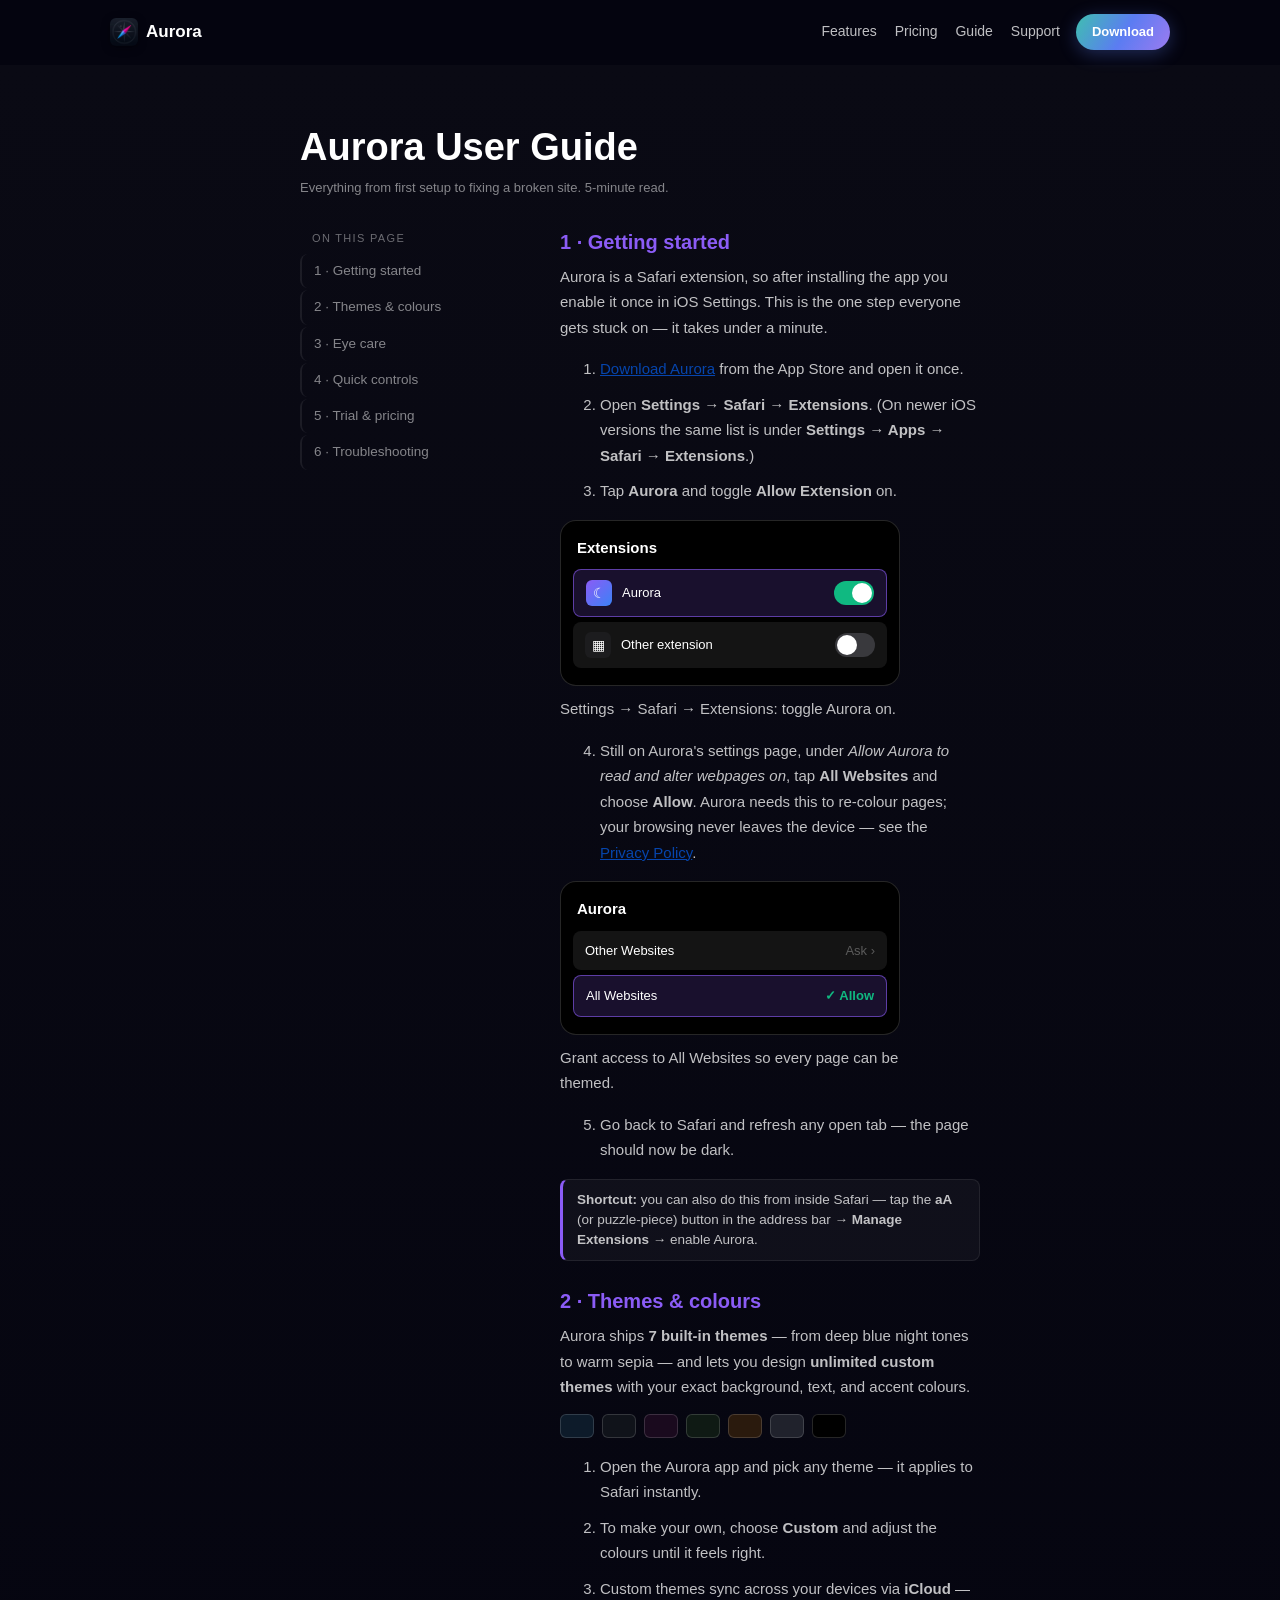
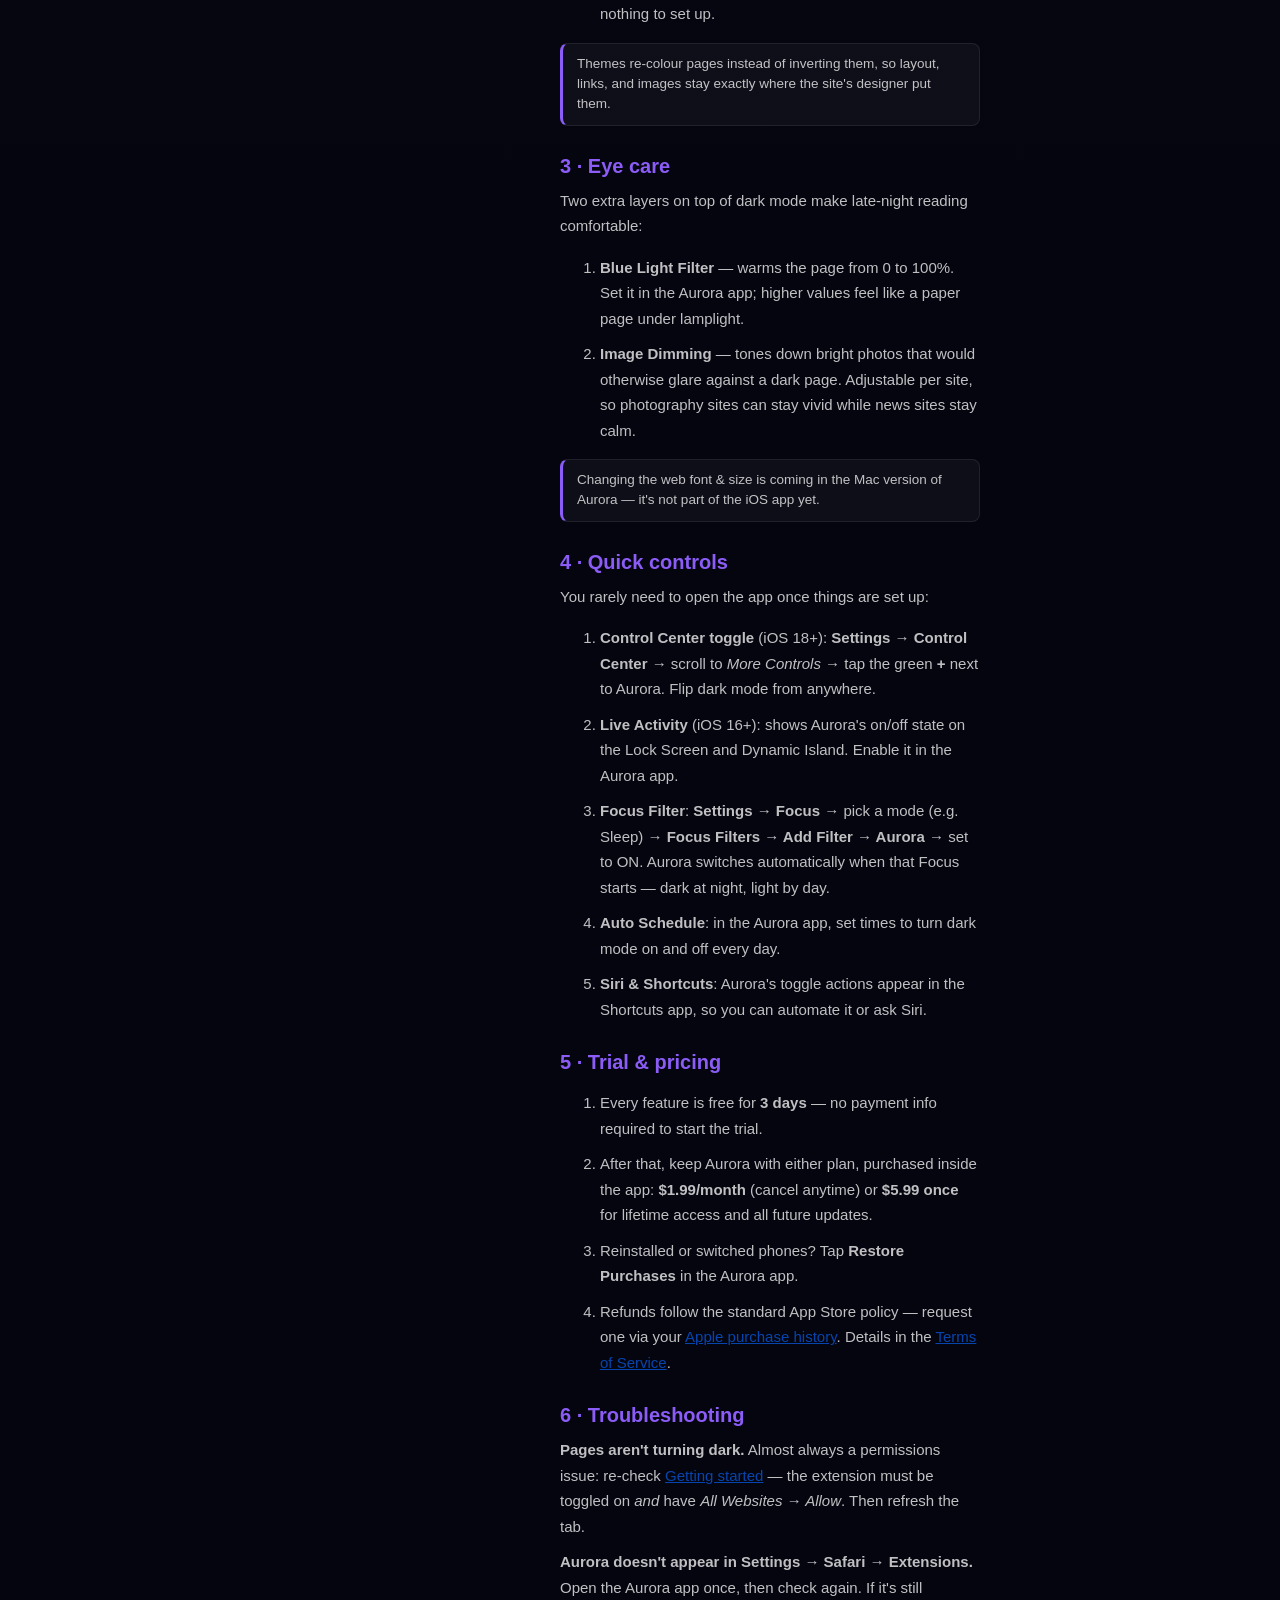
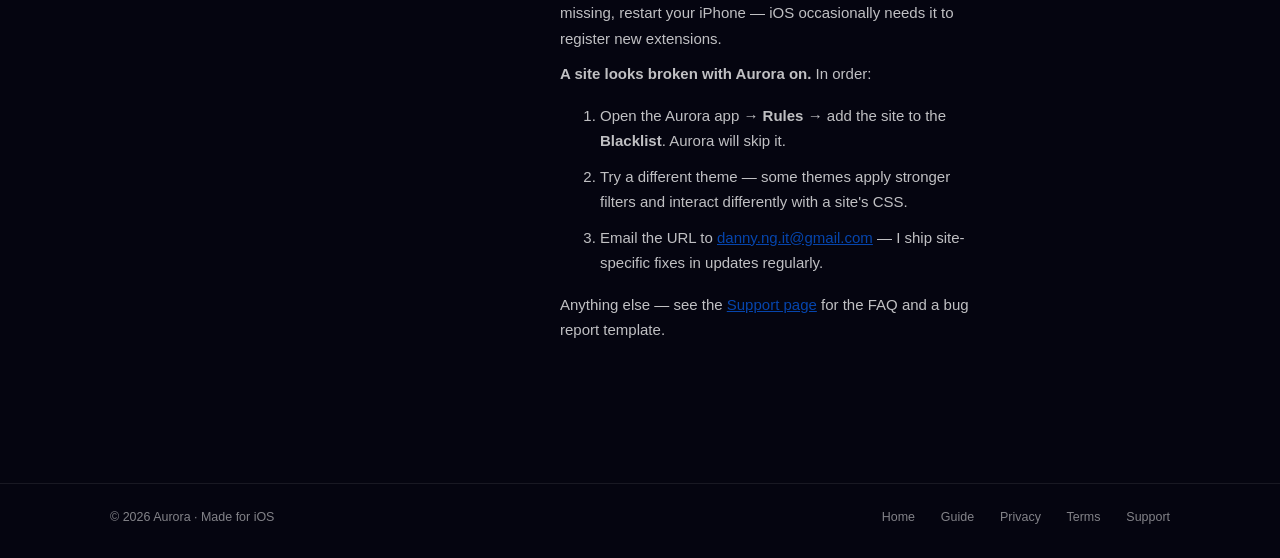
==== guide.html @ 073db65e "feat: add user guide page Co-Authored-By: Claude Fable 5 <noreply@anthropic.com>" ====
<!DOCTYPE html>
<html lang="en">
<head>
  <meta charset="UTF-8">
  <meta name="viewport" content="width=device-width, initial-scale=1.0">
  <title>User Guide — Aurora</title>
  <meta name="description" content="How to set up and use Aurora — Safari Dark Themes: enable the extension, pick themes, eye-care filters, quick controls, and troubleshooting.">
  <meta name="robots" content="index, follow">
  <meta property="og:title" content="User Guide — Aurora">
  <meta property="og:type" content="website">
  <meta property="og:url" content="https://datnntqn.github.io/aurora-legal/guide.html">
  <link rel="icon" type="image/png" href="assets/aurora-icon-128.png">
  <link rel="apple-touch-icon" href="assets/aurora-icon-180.png">
  <link rel="stylesheet" href="style.css">
  <style>
  /* Guide-only styles. Shared look comes from style.css; keep this block scoped
     to .guide-* and .mock-* classes so it can't leak into other pages. */
  .guide-grid { display: grid; grid-template-columns: 220px 1fr; gap: 40px; align-items: start; }
  .guide-toc { position: sticky; top: 84px; }
  .guide-toc nav { display: flex; flex-direction: column; gap: 2px; }
  .guide-toc a {
    padding: 7px 12px; border-radius: 8px; font-size: 13.5px;
    color: var(--text-tertiary); border-left: 2px solid var(--border-card);
  }
  .guide-toc a:hover { color: var(--text-primary); background: var(--bg-card); }
  .guide-toc .toc-label {
    font-size: 11px; letter-spacing: 0.12em; text-transform: uppercase;
    color: var(--text-muted); margin: 0 0 8px 12px;
  }
  .guide-toc-mobile { display: none; }
  @media (max-width: 760px) {
    .guide-grid { display: block; }
    .guide-toc { display: none; }
    .guide-toc-mobile {
      display: block; margin-bottom: 28px; background: var(--bg-elevated);
      border: 1px solid var(--border-card); border-radius: var(--radius-md); padding: 12px 16px;
    }
    .guide-toc-mobile summary { cursor: pointer; font-weight: 700; font-size: 14px; }
    .guide-toc-mobile a { display: block; padding: 8px 4px; font-size: 14px; color: var(--text-secondary); }
  }
  .guide-section { scroll-margin-top: 84px; }
  .step-note {
    background: var(--bg-card); border: 1px solid var(--border-card);
    border-left: 3px solid var(--brand-purple); border-radius: var(--radius-sm);
    padding: 10px 14px; font-size: 13.5px; color: var(--text-secondary); margin: 14px 0;
  }
  /* CSS-built iOS Settings illustration */
  .mock-settings {
    max-width: 340px; background: #000; border: 1px solid var(--border-strong);
    border-radius: var(--radius-lg); padding: 16px 12px 12px; margin: 16px 0;
    font-size: 13px; color: #fff;
  }
  .mock-settings .mock-title { font-size: 15px; font-weight: 700; margin-bottom: 10px; padding-left: 4px; }
  .mock-row {
    display: flex; align-items: center; gap: 10px;
    background: rgba(255,255,255,0.08); padding: 10px 12px;
    border-radius: 8px; margin-bottom: 5px;
  }
  .mock-row.hilite { border: 1px solid rgba(139,92,246,0.6); background: rgba(139,92,246,0.18); }
  .mock-icon {
    width: 26px; height: 26px; border-radius: 6px; flex-shrink: 0;
    display: flex; align-items: center; justify-content: center; font-size: 14px;
  }
  .mock-icon.aurora { background: linear-gradient(135deg, var(--brand-purple), var(--brand-blue)); }
  .mock-icon.sys { background: #1c1c1e; }
  .mock-row .mock-label { flex: 1; }
  .mock-row .mock-chevron { color: rgba(255,255,255,0.3); }
  .mock-check { color: var(--success); font-weight: 700; }
  .mock-toggle { width: 40px; height: 24px; border-radius: 12px; background: #39393d; position: relative; flex-shrink: 0; }
  .mock-toggle::after {
    content: ""; position: absolute; top: 2px; left: 2px; width: 20px; height: 20px;
    border-radius: 50%; background: #fff;
  }
  .mock-toggle.on { background: var(--success); }
  .mock-toggle.on::after { left: auto; right: 2px; }
  .mock-caption { font-size: 12px; color: var(--text-tertiary); max-width: 340px; margin: -6px 0 16px; }
  /* Theme swatch strip */
  .theme-swatches { display: flex; gap: 8px; margin: 14px 0; }
  .theme-swatches div { width: 34px; height: 24px; border-radius: 6px; border: 1px solid var(--border-strong); }
  </style>
</head>
<body>

<nav class="site-nav">
  <div class="container nav-inner">
    <a href="index.html" class="brand">
      <img src="assets/aurora-icon-128.png" alt="" class="brand-mark">
      <span>Aurora</span>
    </a>
    <div class="nav-links">
      <a href="index.html#features">Features</a>
      <a href="index.html#pricing">Pricing</a>
      <a href="guide.html">Guide</a>
      <a href="support.html">Support</a>
    </div>
    <a href="https://apps.apple.com/us/app/aurora-safari-dark-themes/id6751903540" class="nav-download">Download</a>
  </div>
</nav>

<main class="legal-page">
  <div class="container legal-container">
    <h1>Aurora User Guide</h1>
    <p class="legal-updated">Everything from first setup to fixing a broken site. 5-minute read.</p>

    <details class="guide-toc-mobile">
      <summary>On this page</summary>
      <a href="#setup">1 · Getting started</a>
      <a href="#themes">2 · Themes &amp; colours</a>
      <a href="#reading">3 · Eye care</a>
      <a href="#controls">4 · Quick controls</a>
      <a href="#subscription">5 · Trial &amp; pricing</a>
      <a href="#troubleshooting">6 · Troubleshooting</a>
    </details>

    <div class="guide-grid">
      <aside class="guide-toc">
        <p class="toc-label">On this page</p>
        <nav>
          <a href="#setup">1 · Getting started</a>
          <a href="#themes">2 · Themes &amp; colours</a>
          <a href="#reading">3 · Eye care</a>
          <a href="#controls">4 · Quick controls</a>
          <a href="#subscription">5 · Trial &amp; pricing</a>
          <a href="#troubleshooting">6 · Troubleshooting</a>
        </nav>
      </aside>

      <div class="guide-content">

        <section id="setup" class="guide-section">
          <h2>1 · Getting started</h2>
          <p>Aurora is a Safari extension, so after installing the app you enable it once in iOS Settings. This is the one step everyone gets stuck on — it takes under a minute.</p>
          <ol>
            <li><a href="https://apps.apple.com/us/app/aurora-safari-dark-themes/id6751903540" class="wiki-link">Download Aurora</a> from the App Store and open it once.</li>
            <li>Open <strong>Settings → Safari → Extensions</strong>. (On newer iOS versions the same list is under <strong>Settings → Apps → Safari → Extensions</strong>.)</li>
            <li>Tap <strong>Aurora</strong> and toggle <strong>Allow Extension</strong> on.</li>
          </ol>
          <div class="mock-settings" aria-hidden="true">
            <div class="mock-title">Extensions</div>
            <div class="mock-row hilite"><div class="mock-icon aurora">☾</div><div class="mock-label">Aurora</div><div class="mock-toggle on"></div></div>
            <div class="mock-row"><div class="mock-icon sys">▦</div><div class="mock-label">Other extension</div><div class="mock-toggle"></div></div>
          </div>
          <p class="mock-caption">Settings → Safari → Extensions: toggle Aurora on.</p>
          <ol start="4">
            <li>Still on Aurora's settings page, under <em>Allow Aurora to read and alter webpages on</em>, tap <strong>All Websites</strong> and choose <strong>Allow</strong>. Aurora needs this to re-colour pages; your browsing never leaves the device — see the <a href="privacy.html" class="wiki-link">Privacy Policy</a>.</li>
          </ol>
          <div class="mock-settings" aria-hidden="true">
            <div class="mock-title">Aurora</div>
            <div class="mock-row"><div class="mock-label">Other Websites</div><span class="mock-chevron">Ask ›</span></div>
            <div class="mock-row hilite"><div class="mock-label">All Websites</div><span class="mock-check">✓ Allow</span></div>
          </div>
          <p class="mock-caption">Grant access to All Websites so every page can be themed.</p>
          <ol start="5">
            <li>Go back to Safari and refresh any open tab — the page should now be dark.</li>
          </ol>
          <div class="step-note"><strong>Shortcut:</strong> you can also do this from inside Safari — tap the <strong>aA</strong> (or puzzle-piece) button in the address bar → <strong>Manage Extensions</strong> → enable Aurora.</div>
        </section>

        <section id="themes" class="guide-section">
          <h2>2 · Themes &amp; colours</h2>
          <p>Aurora ships <strong>7 built-in themes</strong> — from deep blue night tones to warm sepia — and lets you design <strong>unlimited custom themes</strong> with your exact background, text, and accent colours.</p>
          <div class="theme-swatches" aria-hidden="true">
            <div style="background:#0d1b2a"></div><div style="background:#10131a"></div><div style="background:#1a0a1e"></div>
            <div style="background:#0f1a14"></div><div style="background:#2a1a0d"></div><div style="background:#20222c"></div><div style="background:#000"></div>
          </div>
          <ol>
            <li>Open the Aurora app and pick any theme — it applies to Safari instantly.</li>
            <li>To make your own, choose <strong>Custom</strong> and adjust the colours until it feels right.</li>
            <li>Custom themes sync across your devices via <strong>iCloud</strong> — nothing to set up.</li>
          </ol>
          <div class="step-note">Themes re-colour pages instead of inverting them, so layout, links, and images stay exactly where the site's designer put them.</div>
        </section>

        <section id="reading" class="guide-section">
          <h2>3 · Eye care</h2>
          <p>Two extra layers on top of dark mode make late-night reading comfortable:</p>
          <ol>
            <li><strong>Blue Light Filter</strong> — warms the page from 0 to 100%. Set it in the Aurora app; higher values feel like a paper page under lamplight.</li>
            <li><strong>Image Dimming</strong> — tones down bright photos that would otherwise glare against a dark page. Adjustable per site, so photography sites can stay vivid while news sites stay calm.</li>
          </ol>
          <div class="step-note">Changing the web font &amp; size is coming in the Mac version of Aurora — it's not part of the iOS app yet.</div>
        </section>

        <section id="controls" class="guide-section">
          <h2>4 · Quick controls</h2>
          <p>You rarely need to open the app once things are set up:</p>
          <ol>
            <li><strong>Control Center toggle</strong> (iOS 18+): <strong>Settings → Control Center</strong> → scroll to <em>More Controls</em> → tap the green <strong>+</strong> next to Aurora. Flip dark mode from anywhere.</li>
            <li><strong>Live Activity</strong> (iOS 16+): shows Aurora's on/off state on the Lock Screen and Dynamic Island. Enable it in the Aurora app.</li>
            <li><strong>Focus Filter</strong>: <strong>Settings → Focus</strong> → pick a mode (e.g. Sleep) → <strong>Focus Filters → Add Filter → Aurora</strong> → set to ON. Aurora switches automatically when that Focus starts — dark at night, light by day.</li>
            <li><strong>Auto Schedule</strong>: in the Aurora app, set times to turn dark mode on and off every day.</li>
            <li><strong>Siri &amp; Shortcuts</strong>: Aurora's toggle actions appear in the Shortcuts app, so you can automate it or ask Siri.</li>
          </ol>
        </section>

        <section id="subscription" class="guide-section">
          <h2>5 · Trial &amp; pricing</h2>
          <ol>
            <li>Every feature is free for <strong>3 days</strong> — no payment info required to start the trial.</li>
            <li>After that, keep Aurora with either plan, purchased inside the app: <strong>$1.99/month</strong> (cancel anytime) or <strong>$5.99 once</strong> for lifetime access and all future updates.</li>
            <li>Reinstalled or switched phones? Tap <strong>Restore Purchases</strong> in the Aurora app.</li>
            <li>Refunds follow the standard App Store policy — request one via your <a href="https://reportaproblem.apple.com/" class="wiki-link">Apple purchase history</a>. Details in the <a href="terms.html" class="wiki-link">Terms of Service</a>.</li>
          </ol>
        </section>

        <section id="troubleshooting" class="guide-section">
          <h2>6 · Troubleshooting</h2>
          <p><strong>Pages aren't turning dark.</strong> Almost always a permissions issue: re-check <a href="#setup" class="wiki-link">Getting started</a> — the extension must be toggled on <em>and</em> have <em>All Websites → Allow</em>. Then refresh the tab.</p>
          <p><strong>Aurora doesn't appear in Settings → Safari → Extensions.</strong> Open the Aurora app once, then check again. If it's still missing, restart your iPhone — iOS occasionally needs it to register new extensions.</p>
          <p><strong>A site looks broken with Aurora on.</strong> In order:</p>
          <ol>
            <li>Open the Aurora app → <strong>Rules</strong> → add the site to the <strong>Blacklist</strong>. Aurora will skip it.</li>
            <li>Try a different theme — some themes apply stronger filters and interact differently with a site's CSS.</li>
            <li>Email the URL to <a href="mailto:danny.ng.it@gmail.com" class="wiki-link">danny.ng.it@gmail.com</a> — I ship site-specific fixes in updates regularly.</li>
          </ol>
          <p>Anything else — see the <a href="support.html" class="wiki-link">Support page</a> for the FAQ and a bug report template.</p>
        </section>

      </div>
    </div>
  </div>
</main>

<footer class="site-footer-min">
  <div class="container site-footer-inner">
    <div>© 2026 Aurora · Made for iOS</div>
    <div class="site-footer-links">
      <a href="index.html">Home</a>
      <a href="guide.html">Guide</a>
      <a href="privacy.html">Privacy</a>
      <a href="terms.html">Terms</a>
      <a href="support.html">Support</a>
    </div>
  </div>
</footer>

<script src="script.js"></script>
</body>
</html>
---- style.css ----
/* ==========================================================================
   safari-legal — shared stylesheet for Aurora marketing + legal site
   Vanilla CSS, no framework. Aurora dark gradient theme.
   ========================================================================== */

/* ---------- 1. Color tokens ---------- */
:root {
  --bg-base: #050510;
  --bg-elevated: #0a0a14;
  --bg-gradient-1: #1e1b4b;
  --bg-gradient-2: #4c1d95;
  --bg-card: rgba(255,255,255,0.04);
  --bg-card-hover: rgba(255,255,255,0.06);
  --border-card: rgba(255,255,255,0.08);
  --border-strong: rgba(255,255,255,0.15);

  --brand-blue: #3b82f6;
  --brand-purple: #8b5cf6;
  --brand-pink: #ec4899;
  --brand-cyan: #06b6d4;
  --brand-yellow: #fbbf24;
  --brand-orange: #f59e0b;
  --brand-green: #10b981;
  --brand-teal: #14b8a6;
  --brand-red: #ef4444;

  --text-primary: #ffffff;
  --text-secondary: rgba(255,255,255,0.75);
  --text-tertiary: rgba(255,255,255,0.5);
  --text-muted: rgba(255,255,255,0.4);

  --accent-link: #4d8fff;
  --success: #10b981;
  --danger: #ef4444;

  --radius-sm: 8px;
  --radius-md: 12px;
  --radius-lg: 16px;
  --radius-xl: 22px;
  --radius-2xl: 32px;

  /* Short aliases used by the redesign's new sections (manifesto, hero
     theme-stack, iOS bento, eye-care, pricing, founder). Map onto the
     longer brand tokens above so the design system stays single-sourced. */
  --bg: var(--bg-base);
  --bg2: var(--bg-elevated);
  --bg3: var(--bg-card);
  --border: var(--border-card);
  --text: var(--text-primary);
  --muted: var(--text-tertiary);
  --accent: #8b6cf0;          /* single solid brand accent (slightly desaturated violet) */
  --accent2: #4bc5ba;         /* secondary accent — calm aurora teal, <80% sat */
  --pink: var(--brand-pink);

  /* The one canonical Aurora gradient — northern-lights teal → indigo → violet.
     Used ONLY in the hero and the primary download CTA. Everything else uses a
     single solid accent so the gradient stays a signature, not a default. */
  --aurora-grad: linear-gradient(120deg, #3fbfb0 0%, #5b7cf2 52%, #9b7bf0 100%);

  /* Tinted shadow + focus ring, so depth carries the brand hue instead of pure black. */
  --shadow-brand: 24px rgba(91,124,242,0.28);
  --focus-ring: #7c8cff;
}

/* ---------- 2. Reset / base ---------- */
*, *::before, *::after { box-sizing: border-box; }
html { scroll-behavior: smooth; }
body {
  margin: 0;
  font-family: 'DM Sans', -apple-system, BlinkMacSystemFont, "Segoe UI", Roboto, sans-serif;
  background: var(--bg-base);
  color: var(--text-primary);
  line-height: 1.5;
  -webkit-font-smoothing: antialiased;
  text-rendering: optimizeLegibility;
}
a { color: inherit; text-decoration: none; }
img { max-width: 100%; height: auto; display: block; }
button { font-family: inherit; cursor: pointer; }

/* Keyboard focus ring — visible for tab users, suppressed for mouse clicks. */
:focus-visible {
  outline: 2px solid var(--focus-ring);
  outline-offset: 3px;
  border-radius: 4px;
}

/* ---------- 3. Typography ---------- */
h1, h2, h3, h4 { margin: 0; line-height: 1.2; font-weight: 800; }
p { margin: 0; }

/* ---------- 4. Layout container ---------- */
.container {
  max-width: 1100px;
  margin: 0 auto;
  padding: 0 20px;
}

/* ---------- 5. Nav bar (sticky) ---------- */
.site-nav {
  position: sticky;
  top: 0;
  z-index: 100;
  background: rgba(5,5,16,0.7);
  backdrop-filter: blur(20px);
  -webkit-backdrop-filter: blur(20px);
  border-bottom: 1px solid transparent;
  transition: background 0.3s, border-color 0.3s;
}
.site-nav.scrolled {
  background: rgba(5,5,16,0.92);
  border-bottom-color: var(--border-card);
}
.nav-inner {
  display: flex;
  align-items: center;
  gap: 16px;
  padding-top: 14px;
  padding-bottom: 14px;
}
.brand {
  display: flex;
  align-items: center;
  gap: 8px;
  font-weight: 700;
  font-size: 17px;
}
.brand-mark {
  width: 28px;
  height: 28px;
  border-radius: 6px;
  box-shadow: 0 2px 8px rgba(0,0,0,0.4);
}
.nav-links {
  display: flex;
  gap: 18px;
  margin-left: auto;
  font-size: 14px;
  color: var(--text-secondary);
}
.nav-links a:hover { color: var(--text-primary); }
.nav-download {
  background: var(--aurora-grad);
  color: white;
  padding: 8px 16px;
  border-radius: 999px;
  font-size: 13px;
  font-weight: 600;
  box-shadow: 0 4px 18px rgba(91,124,242,0.32);
  transition: transform 0.2s, box-shadow 0.2s;
}
.nav-download:hover {
  transform: translateY(-1px);
  box-shadow: 0 8px 26px rgba(91,124,242,0.42);
}
.nav-download:active { transform: translateY(0); }
@media (max-width: 768px) {
  .nav-links { display: none; }
}

/* ---------- 6. Hero section ---------- */
.hero {
  position: relative;
  background: linear-gradient(135deg, var(--bg-elevated) 0%, var(--bg-gradient-1) 40%, var(--bg-gradient-2) 100%);
  padding: 36px 0 24px;
  overflow: hidden;
}
.cta-app-store {
  display: inline-block;
  position: relative;
  overflow: hidden;
  border-radius: var(--radius-md);
}
.cta-app-store::after {
  content: "";
  position: absolute;
  inset: 0;
  background: linear-gradient(90deg, transparent, rgba(255,255,255,0.15), transparent);
  transform: translateX(-100%);
  animation: sweep 3.5s infinite;
  pointer-events: none;
}
.cta-secondary {
  color: var(--text-secondary);
  font-size: 14px;
  font-weight: 500;
  padding: 8px 14px;
  border: 1px solid var(--border-card);
  border-radius: var(--radius-md);
}
.cta-secondary:hover { background: var(--bg-card); }


/* ---------- 7. Section common ---------- */
.section-title {
  font-family: 'Syne', sans-serif;
  font-size: clamp(28px, 4vw, 38px);
  font-weight: 800;
  letter-spacing: -0.02em;
  text-align: center;
  margin-bottom: 8px;
  color: var(--text-primary);
}
.section-sub {
  font-size: 15px;
  color: var(--text-tertiary);
  text-align: center;
  max-width: 560px;
  margin: 0 auto 36px;
}
.section-badge-only-aurora {
  display: inline-block;
  font-size: 11px;
  font-weight: 800;
  letter-spacing: 1px;
  padding: 5px 12px;
  border-radius: 6px;
  background: linear-gradient(90deg, var(--brand-yellow), var(--brand-orange));
  color: black;
  margin-bottom: 14px;
}

/* Center alignment helper */
.center { text-align: center; }

/* ---------- 8. Section padding ---------- */
.section-demo,
.section-ios,
.section-eyecare,
.section-pricing {
  padding: 36px 0;
}
.section-demo { background: var(--bg-base); }
.section-ios { background: var(--bg-elevated); }
.section-eyecare { background: var(--bg-base); }
.section-pricing {
  background: var(--bg-elevated);
  text-align: center;
}

.feat-icon { width: 24px; height: 24px; filter: invert(1) opacity(0.9); }

/* ---------- 10. Wikipedia link styles ---------- */
.wiki-link { color: #0645ad; text-decoration: underline; transition: color 0.6s; }
.iphone.dark .wiki-link { color: #4d8fff; }
.wiki-link-red { color: #ba0000; }
.iphone.dark .wiki-link-red { color: #ff7a7a; }


/* ---------- 15. Legal pages (privacy/terms/support) ---------- */
.legal-page {
  background: linear-gradient(180deg, var(--bg-elevated) 0%, var(--bg-base) 50%);
  padding: 60px 0 80px;
  min-height: 70vh;
}
.legal-container {
  max-width: 720px;
}
.legal-page h1 { font-size: 38px; margin-bottom: 8px; }
.legal-updated { color: var(--text-tertiary); font-size: 13px; margin-bottom: 32px; }
.legal-page section { margin-bottom: 28px; }
.legal-page section h2 { font-size: 20px; margin-bottom: 10px; color: var(--brand-purple); }
.legal-page section h2:hover { filter: brightness(1.2); }
.legal-page section p, .legal-page section li {
  font-size: 15px;
  color: var(--text-secondary);
  line-height: 1.7;
  margin-bottom: 10px;
}
.legal-page section ul { padding-left: 22px; }

/* Bug template (support page) */
.bug-template {
  background: rgba(0,0,0,0.3);
  border: 1px solid var(--border-card);
  border-radius: var(--radius-md);
  padding: 16px;
  font-family: "SF Mono", Monaco, monospace;
  font-size: 13px;
  color: var(--text-secondary);
  white-space: pre-wrap;
  margin: 16px 0;
}

/* ---------- 16. Animations ---------- */
@keyframes float {
  0%, 100% { transform: translateY(0); }
  50% { transform: translateY(-20px); }
}
@keyframes sweep {
  0%, 30% { transform: translateX(-100%); }
  60%, 100% { transform: translateX(200%); }
}
@keyframes orb-pulse {
  0%, 100% { transform: scale(1); }
  50% { transform: scale(1.08); }
}
@keyframes pulse-glow {
  0%, 100% { box-shadow: 0 0 0 0 rgba(139,92,246,0.6); }
  50% { box-shadow: 0 0 0 6px rgba(139,92,246,0); }
}

/* Scroll-reveal */
[data-reveal] {
  opacity: 0;
  transform: translateY(20px);
  transition: opacity 0.6s ease, transform 0.6s ease;
}
[data-reveal].in-view {
  opacity: 1;
  transform: translateY(0);
}

/* ---------- 17. Responsive tweaks ---------- */
@media (max-width: 600px) {
  .hero { padding: 28px 0 18px; }
}

/* ==========================================================================
   18. iOS UI mockups (inside Made-for-iOS phone-mini screens)
   ========================================================================== */

/* Focus Filter — iOS Settings screen */
.ios-settings {
  background: #000;
  color: white;
  padding: 38px 12px 12px;
  font-size: 10px;
}
.ios-status { display: flex; justify-content: space-between; font-size: 9px; opacity: 0.7; padding: 0 4px 8px; }
.ios-nav-back { color: #0a84ff; font-size: 11px; margin-bottom: 8px; }
.ios-title { font-size: 18px; font-weight: 700; margin-bottom: 12px; }
.ios-section-h { font-size: 9px; opacity: 0.5; text-transform: uppercase; margin: 8px 0 4px; padding-left: 8px; }
.ios-row {
  display: flex; align-items: center; gap: 8px;
  background: rgba(255,255,255,0.08);
  padding: 9px 10px;
  border-radius: 8px;
  margin-bottom: 4px;
  font-size: 11px;
}
.ios-row.aurora-row {
  background: linear-gradient(90deg, rgba(139,92,246,0.25), rgba(59,130,246,0.15));
  border: 1px solid rgba(139,92,246,0.5);
  animation: pulse-glow 2s infinite;
}
.ios-icon-square {
  width: 22px; height: 22px; border-radius: 5px;
  display: flex; align-items: center; justify-content: center;
  font-size: 12px; flex-shrink: 0;
}
.ios-icon-square.focus-icon { background: linear-gradient(135deg, var(--brand-purple), var(--brand-pink)); }
.ios-icon-square.sys-icon { background: #1c1c1e; }
.ios-row-body { flex: 1; }
.ios-row-title { font-weight: 600; }
.ios-row-sub { font-size: 8px; opacity: 0.7; }
.ios-check { color: var(--success); font-weight: 700; }
.ios-tip {
  margin-top: 10px;
  padding: 8px;
  background: rgba(139,92,246,0.15);
  border-radius: 6px;
  font-size: 8px;
  opacity: 0.85;
}

/* Control Center mockup */
.ios-cc {
  background: linear-gradient(180deg, #2d1b6f 0%, #1e1b4b 100%);
  padding: 38px 12px 12px;
  position: relative;
  color: white;
}
.cc-statusbar { display: flex; justify-content: space-between; font-size: 10px; padding: 0 4px 12px; }
.cc-grid { display: grid; gap: 8px; }
.cc-slider {
  background: rgba(120,120,128,0.4);
  border-radius: 12px;
  height: 22px;
  position: relative;
  backdrop-filter: blur(20px);
}
.cc-slider::after {
  content: ""; position: absolute; left: 4px; right: 50%; top: 4px; bottom: 4px;
  background: white; border-radius: 8px;
}
.cc-toggle-row { display: grid; grid-template-columns: 1fr 1fr 1fr; gap: 6px; }
.cc-toggle {
  background: rgba(120,120,128,0.3);
  border-radius: 12px;
  padding: 8px;
  font-size: 8px;
  display: flex; flex-direction: column; align-items: center; gap: 3px;
  backdrop-filter: blur(20px);
}
.cc-toggle.aurora-active {
  background: linear-gradient(135deg, rgba(139,92,246,0.95), rgba(59,130,246,0.85));
  box-shadow: 0 0 16px rgba(139,92,246,0.6);
  animation: pulse-glow 2s infinite;
}
.cc-toggle .icon-big { font-size: 18px; }


/* Lock Screen + Live Activity + Dynamic Island */
.ios-lockscreen {
  background: linear-gradient(180deg, #1e1b4b 0%, #4c1d95 50%, #831843 100%);
  padding: 14px 12px 12px;
  position: relative;
  color: white;
  display: flex; flex-direction: column;
  height: 100%;
}
.dynamic-island {
  background: #000;
  border-radius: 18px;
  padding: 6px 12px;
  font-size: 9px;
  align-self: center;
  margin-bottom: 16px;
}
.lock-time { font-size: 52px; font-weight: 200; text-align: center; line-height: 1; margin-top: 8px; }
.lock-date { font-size: 11px; text-align: center; opacity: 0.85; margin-bottom: 14px; }
.live-activity {
  background: rgba(0,0,0,0.45);
  backdrop-filter: blur(24px);
  border-radius: 16px;
  padding: 10px 12px;
  border: 1px solid rgba(255,255,255,0.08);
  display: flex; align-items: center; gap: 10px;
  margin-top: auto;
}
.live-icon {
  width: 30px; height: 30px; border-radius: 7px;
  background: linear-gradient(135deg, var(--brand-purple), var(--brand-blue));
  display: flex; align-items: center; justify-content: center;
  font-size: 14px;
}
.live-text { flex: 1; font-size: 10px; }
.live-title { font-weight: 700; }
.live-sub { opacity: 0.7; font-size: 8px; }
.live-dot {
  width: 8px; height: 8px; border-radius: 50%; background: var(--success);
  animation: pulse-dot 2s infinite;
}
@keyframes pulse-dot {
  0%, 100% { box-shadow: 0 0 0 0 rgba(16,185,129,0.7); }
  70% { box-shadow: 0 0 0 8px rgba(16,185,129,0); }
}

/* ==========================================================================
   19. V2 components — index.html redesign
   Inspired by Linear / Vercel / Apple / Raycast app landing pages.
   ========================================================================== */

/* ---------- Hero V2 — 2-col on desktop ---------- */
.hero-v2 {
  position: relative;
  background: var(--bg-base);
  padding: 40px 0 32px;
  overflow: hidden;
}
.hero-mesh {
  position: absolute;
  inset: 0;
  background:
    radial-gradient(ellipse 80% 50% at 20% 30%, rgba(139,92,246,0.35), transparent 60%),
    radial-gradient(ellipse 60% 50% at 80% 70%, rgba(59,130,246,0.30), transparent 60%),
    radial-gradient(ellipse 50% 80% at 50% 50%, rgba(236,72,153,0.20), transparent 70%),
    linear-gradient(135deg, var(--bg-elevated) 0%, var(--bg-gradient-1) 100%);
  filter: blur(60px) saturate(1.2);
  pointer-events: none;
  animation: mesh-drift 20s ease-in-out infinite, mesh-breathe 14s ease-in-out infinite alternate;
  translate: 0 var(--mesh-shift, 0);
}
.hero-grain {
  position: absolute;
  inset: 0;
  background-image: url("data:image/svg+xml,%3Csvg viewBox='0 0 200 200' xmlns='http://www.w3.org/2000/svg'%3E%3Cfilter id='n'%3E%3CfeTurbulence type='fractalNoise' baseFrequency='0.9' numOctaves='2'/%3E%3CfeColorMatrix values='0 0 0 0 1  0 0 0 0 1  0 0 0 0 1  0 0 0 0.08 0'/%3E%3C/filter%3E%3Crect width='100%25' height='100%25' filter='url(%23n)'/%3E%3C/svg%3E");
  opacity: 0.6;
  pointer-events: none;
  mix-blend-mode: overlay;
  translate: 0 var(--grain-shift, 0);
}
@keyframes mesh-drift {
  0%, 100% { transform: scale(1) translate(0, 0); }
  33% { transform: scale(1.05) translate(20px, -20px); }
  66% { transform: scale(0.98) translate(-15px, 15px); }
}
@keyframes mesh-breathe {
  from { filter: blur(60px) saturate(1.2) hue-rotate(0deg); }
  to   { filter: blur(70px) saturate(1.35) hue-rotate(18deg); }
}
.hero-v2-inner {
  position: relative;
  display: grid;
  gap: 60px;
  align-items: center;
  grid-template-columns: 1fr;
}
@media (min-width: 900px) { .hero-v2-inner { grid-template-columns: 1.1fr 1fr; gap: 40px; } }

.hero-eyebrow {
  display: inline-flex;
  align-items: center;
  gap: 8px;
  font-size: 12px;
  font-weight: 600;
  color: var(--text-secondary);
  background: var(--bg-card);
  border: 1px solid var(--border-card);
  padding: 6px 14px;
  border-radius: 999px;
  margin-bottom: 24px;
  backdrop-filter: blur(8px);
}
.hero-dot {
  width: 7px; height: 7px; border-radius: 50%;
  background: var(--success);
  box-shadow: 0 0 0 0 rgba(16,185,129,0.7);
  animation: pulse-dot 2s infinite;
}

.hero-title-v2 {
  font-family: 'Syne', sans-serif;
  font-size: clamp(40px, 5.5vw, 68px);
  font-weight: 800;
  line-height: 1.02;
  letter-spacing: -0.03em;
  margin-bottom: 20px;
  color: var(--text-primary);
}
.hero-title-v2 .word {
  display: inline-block;
  opacity: 0;
  transform: translateY(20px);
  animation: word-rise 0.7s cubic-bezier(0.25, 0.46, 0.45, 0.94) forwards;
}
.hero-title-v2 .word:nth-child(1) { animation-delay: 0.1s; }
.hero-title-v2 .word:nth-child(2) { animation-delay: 0.2s; }
.hero-title-v2 .word:nth-child(3) { animation-delay: 0.3s; }
.hero-title-v2 .word:nth-child(4) { animation-delay: 0.4s; }
@keyframes word-rise {
  to { opacity: 1; transform: translateY(0); }
}
.gradient-text {
  background: linear-gradient(90deg, #3fbfb0, #5b7cf2, #9b7bf0, #5b7cf2, #3fbfb0);
  background-size: 300% auto;
  -webkit-background-clip: text;
  background-clip: text;
  color: transparent;
  animation: word-rise 0.7s cubic-bezier(0.25, 0.46, 0.45, 0.94) 0.4s forwards, gradient-shift 5s linear infinite;
}
@keyframes gradient-shift { to { background-position: 300% center; } }

.hero-sub-v2 {
  font-size: clamp(15px, 1.8vw, 18px);
  color: var(--text-secondary);
  line-height: 1.6;
  margin-bottom: 32px;
  max-width: 540px;
}
.hero-sub-v2 strong { color: var(--text-primary); }

.hero-cta-v2 {
  display: flex;
  align-items: center;
  gap: 16px;
  flex-wrap: wrap;
  margin-bottom: 40px;
}
.cta-link {
  display: inline-flex;
  align-items: center;
  gap: 6px;
  color: var(--text-secondary);
  font-weight: 500;
  padding: 12px 18px;
  border-radius: var(--radius-md);
  transition: color 0.2s, transform 0.2s;
}
.cta-link:hover { color: var(--text-primary); transform: translateY(-1px); }
.cta-link .arrow { transition: transform 0.3s; }
.cta-link:hover .arrow { transform: translateY(3px); }

/* Hero stats row */
.hero-stats {
  display: grid;
  grid-template-columns: repeat(3, 1fr);
  gap: 24px;
  max-width: 480px;
  border-top: 1px solid var(--border-card);
  padding-top: 24px;
}
.hero-stat-num {
  font-family: 'Syne', sans-serif;
  font-size: 32px;
  font-weight: 800;
  line-height: 1;
  background: var(--aurora-grad);
  -webkit-background-clip: text;
  background-clip: text;
  color: transparent;
  margin-bottom: 4px;
}
.hero-stat-label {
  font-size: 12px;
  color: var(--text-tertiary);
  line-height: 1.3;
}
.hero-stat-num.stat-privacy {
  font-size: .95rem;
  color: var(--accent2);
  background: none;
  -webkit-background-clip: initial;
  background-clip: initial;
}

/* Hero visual — theme-card stack */
.hero-visual {
  position: relative;
  display: flex;
  align-items: center;
  justify-content: center;
}
.theme-stack { position: relative; width: 340px; height: 460px; margin: 0 auto; }
.theme-card { position: absolute; border-radius: 20px; overflow: hidden; border: 1px solid var(--border); padding: 1rem; transition: transform .35s cubic-bezier(.2,.7,.2,1); }
.theme-card.c1 { width: 240px; height: 300px; right: 0; top: 0; background: #0D1B2A; transform: rotate(3deg); z-index: 1; }
.theme-card.c2 { width: 260px; height: 320px; left: 0; top: 60px; background: #1A0A1E; transform: rotate(-2deg); z-index: 2; }
.theme-card.c3 { width: 280px; height: 340px; left: 30px; top: 120px; background: #0F1A14; transform: rotate(1deg); z-index: 3; box-shadow: 0 30px 80px rgba(0,0,0,0.6); }
.theme-stack:hover .theme-card.c1 { transform: rotate(5deg) translateY(-8px); }
.theme-stack:hover .theme-card.c2 { transform: rotate(-4deg) translateX(-8px); }
.theme-stack:hover .theme-card.c3 { transform: rotate(2deg) translateY(4px); }
.tc-pill { display: inline-flex; padding: .25rem .65rem; border-radius: 100px; font-size: .65rem; margin-bottom: .8rem; }
.tc-bar { height: 6px; border-radius: 3px; margin-bottom: .45rem; }
.theme-card.c1 .tc-pill { background: rgba(79,195,200,0.15); color: #4FC3C8; }
.theme-card.c1 .tc-bar { background: rgba(79,195,200,0.15); }
.theme-card.c2 .tc-pill { background: rgba(192,130,96,0.2); color: #C08260; }
.theme-card.c2 .tc-bar { background: rgba(192,130,96,0.12); }
.theme-card.c3 .tc-pill { background: rgba(74,222,128,0.15); color: #4ADE80; }
.theme-card.c3 .tc-bar { background: rgba(74,222,128,0.1); }
.tc-bar.s { width: 60%; }
.tc-bar.m { width: 80%; }
.tc-bar.t { width: 40%; }

/* ---------- Marquee ---------- */
.marquee-section {
  background: var(--bg-base);
  padding: 40px 0;
  border-top: 1px solid var(--border-card);
  border-bottom: 1px solid var(--border-card);
  overflow: hidden;
}
.marquee-label {
  font-size: 11px;
  text-transform: uppercase;
  letter-spacing: 1.5px;
  color: var(--text-muted);
  text-align: center;
  margin-bottom: 20px;
}
.marquee-sub {
  font-size: 14px;
  color: var(--text-tertiary);
  text-align: center;
  margin: 0 auto 24px;
  max-width: 520px;
}
.marquee {
  width: 100%;
  overflow: hidden;
  mask-image: linear-gradient(90deg, transparent, black 10%, black 90%, transparent);
}
.marquee-track {
  display: inline-flex;
  gap: 28px;
  font-size: 18px;
  font-weight: 600;
  color: var(--text-tertiary);
  white-space: nowrap;
  animation: marquee 40s linear infinite;
}
@keyframes marquee { to { transform: translateX(-50%); } }
.marquee-track span:nth-child(odd) { color: var(--text-primary); }
@media (prefers-reduced-motion: reduce) {
  .marquee-track { animation: none; }
}

/* ---------- Section V2 typography ---------- */
.section-v2 { padding: 44px 0 56px; }
.section-eyebrow {
  display: block;
  text-align: center;
  font-size: 11px;
  font-weight: 700;
  letter-spacing: 2px;
  color: var(--accent2);
  margin-bottom: 12px;
}
.section-title-v2 {
  font-family: 'Syne', sans-serif;
  font-size: clamp(32px, 4.5vw, 52px);
  font-weight: 800;
  line-height: 1.08;
  letter-spacing: -0.03em;
  text-align: center;
  margin-bottom: 12px;
  color: var(--text-primary);
}
.section-title-v2 em {
  font-style: normal;
  color: var(--accent2);
}
.section-sub-v2 {
  font-size: clamp(15px, 1.8vw, 18px);
  color: var(--text-secondary);
  text-align: center;
  max-width: 600px;
  margin: 0 auto 50px;
  line-height: 1.6;
}

/* ---------- Compare drag slider ---------- */
.compare-wrap { max-width: 760px; margin: 0 auto; }
.compare {
  position: relative;
  border-radius: var(--radius-lg);
  overflow: hidden;
  user-select: none;
  cursor: ew-resize;
  box-shadow: 0 30px 80px rgba(0,0,0,0.4);
  aspect-ratio: 4 / 3;
  background: white;
}
@media (max-width: 600px) { .compare { aspect-ratio: 3 / 4; } }
.compare-side {
  position: absolute;
  inset: 0;
  overflow: hidden;
}
.compare-dark {
  width: 50%;
  border-right: 2px solid var(--brand-purple);
  box-shadow: 4px 0 30px rgba(139,92,246,0.4);
}
.compare-label {
  position: absolute;
  top: 16px;
  font-size: 10px;
  font-weight: 700;
  letter-spacing: 1px;
  text-transform: uppercase;
  padding: 4px 10px;
  border-radius: 999px;
  z-index: 3;
}
.compare-light .compare-label { right: 20px; background: rgba(0,0,0,0.7); color: white; }
.compare-dark .compare-label { left: 20px; background: var(--accent); color: white; }
.compare-browser {
  height: 100%;
  background: white;
}
.compare-browser.dark { background: #1a1a2e; }
.compare-bar {
  display: flex; gap: 6px;
  padding: 12px 16px;
  background: #f2f2f7;
  border-bottom: 1px solid #e5e5ea;
}
.compare-bar.dark { background: #1c1c1e; border-color: #38383a; }
.compare-bar span { width: 12px; height: 12px; border-radius: 50%; background: #d1d1d6; }
.compare-bar.dark span { background: #3a3a3c; }
.compare-content {
  padding: 24px;
  font-size: 13px;
  line-height: 1.6;
  color: #1c1c1e;
  height: 100%;
  overflow: hidden;
}
.compare-content-dark { color: #e8e8e8; }
.compare-content h3 { font-family: Georgia, serif; font-weight: 400; font-size: 24px; margin-bottom: 6px; }
.compare-content .muted { opacity: 0.6; font-size: 11px; font-style: italic; margin-bottom: 14px; }
.compare-content p { margin-bottom: 10px; }
.compare-content a { color: #0645ad; text-decoration: underline; cursor: pointer; }
.compare-content-dark a { color: #4d8fff; }
.compare-callout {
  background: #f8f9fa;
  border: 1px solid #d1d5db;
  border-radius: 6px;
  padding: 10px 14px;
  margin-top: 14px;
  font-size: 12px;
}
.compare-callout.dark { background: rgba(255,255,255,0.05); border-color: #444; }
.compare-callout ol { margin: 4px 0 0 18px; padding: 0; line-height: 1.7; }

.compare-handle {
  position: absolute;
  top: 0; left: 50%;
  width: 4px;
  height: 100%;
  transform: translateX(-50%);
  z-index: 4;
  cursor: ew-resize;
}
.compare-handle-bar {
  width: 4px;
  height: 100%;
  background: linear-gradient(180deg, transparent, white 20%, white 80%, transparent);
  box-shadow: 0 0 20px rgba(255,255,255,0.6);
}
.compare-handle-knob {
  position: absolute;
  top: 50%; left: 50%;
  transform: translate(-50%, -50%);
  width: 48px; height: 48px;
  border-radius: 50%;
  background: var(--accent);
  display: flex;
  align-items: center;
  justify-content: space-between;
  padding: 0 8px;
  color: white;
  font-size: 18px;
  font-weight: 700;
  box-shadow: 0 8px 30px rgba(91,124,242,0.5);
  cursor: grab;
  transition: transform 0.2s, box-shadow 0.2s;
}
.compare-handle-knob:hover { transform: translate(-50%, -50%) scale(1.1); }
.compare-handle-knob:active { cursor: grabbing; transform: translate(-50%, -50%) scale(0.95); }

/* ---------- Bento grid (Made for iOS) ---------- */
.bento {
  display: grid;
  gap: 16px;
  grid-template-columns: 1fr;
  grid-auto-rows: auto;
}
@media (min-width: 768px) {
  .bento {
    grid-template-columns: repeat(3, 1fr);
    grid-template-rows: auto auto;
  }
}
.bento-card {
  position: relative;
  background: linear-gradient(135deg, rgba(255,255,255,0.05), rgba(255,255,255,0.02));
  border: 1px solid var(--border-card);
  border-radius: var(--radius-xl);
  padding: 22px;
  overflow: hidden;
  transition: border-color 0.3s, transform 0.2s;
  transform-style: preserve-3d;
}
.bento-card:hover { border-color: rgba(139,92,246,0.4); }
.bento-card::before {
  content: "";
  position: absolute;
  top: -40%;
  right: -25%;
  width: 320px; height: 320px;
  border-radius: 50%;
  opacity: 0.18;
  filter: blur(40px);
  pointer-events: none;
  transition: opacity 0.3s;
}
.bento-card:hover::before { opacity: 0.35; }

.bento-tag {
  display: inline-block;
  font-size: 10px;
  font-weight: 700;
  padding: 4px 10px;
  border-radius: 5px;
  background: rgba(255,255,255,0.08);
  color: var(--text-secondary);
  letter-spacing: 0.5px;
  margin-bottom: 14px;
  position: relative;
}
.bento-h {
  font-size: 22px;
  font-weight: 800;
  margin-bottom: 8px;
  position: relative;
  display: flex;
  align-items: center;
  gap: 10px;
  letter-spacing: -0.01em;
}
.bento-p {
  font-size: 14px;
  color: var(--text-secondary);
  line-height: 1.6;
  margin-bottom: 20px;
  position: relative;
}

.bento-mockup {
  position: relative;
  border-radius: var(--radius-md);
  background: #000;
  overflow: hidden;
  padding: 16px;
}

/* Live Activity bento mockup */
.bento-mockup-lock {
  background: linear-gradient(180deg, #1e1b4b 0%, #4c1d95 50%, #831843 100%);
  min-height: 220px;
  display: flex;
  flex-direction: column;
  padding: 16px 14px;
}
.bento-island {
  align-self: center;
  background: #000;
  border-radius: 18px;
  padding: 7px 14px;
  font-size: 11px;
  color: white;
  display: flex;
  align-items: center;
  gap: 6px;
  margin-bottom: 16px;
}
.bento-island-moon {
  width: 12px; height: 12px;
  border-radius: 50%;
  background: radial-gradient(circle at 30% 30%, #fff, #b58aff 60%, #6d28d9);
}
.bento-island-pill {
  background: rgba(139,92,246,0.5);
  padding: 2px 6px;
  border-radius: 4px;
  font-size: 9px;
}
.bento-lock-time {
  font-size: 56px;
  font-weight: 200;
  text-align: center;
  color: white;
  line-height: 1;
  margin-top: 8px;
}
.bento-lock-date {
  font-size: 12px;
  color: rgba(255,255,255,0.85);
  text-align: center;
  margin-bottom: auto;
}
.bento-live {
  background: rgba(0,0,0,0.45);
  backdrop-filter: blur(24px);
  border: 1px solid rgba(255,255,255,0.08);
  border-radius: 14px;
  padding: 10px 12px;
  display: flex;
  align-items: center;
  gap: 10px;
  margin-top: 14px;
}
.bento-live-icon {
  width: 32px; height: 32px;
  border-radius: 8px;
  background: linear-gradient(135deg, var(--brand-purple), var(--brand-blue));
  position: relative;
}
.bento-live-icon::before {
  content: "";
  position: absolute;
  width: 14px; height: 14px;
  border-radius: 50%;
  background: radial-gradient(circle at 30% 30%, #fff, transparent 60%);
  top: 50%; left: 50%;
  transform: translate(-60%, -50%);
}
.bento-live-text { flex: 1; color: white; }
.bento-live-t { font-weight: 700; font-size: 12px; }
.bento-live-s { font-size: 10px; opacity: 0.7; }
.bento-live-dot {
  width: 9px; height: 9px;
  border-radius: 50%;
  background: var(--success);
  animation: pulse-dot 2s infinite;
}

/* Focus Filter bento mockup */
.bento-mockup-focus { background: #000; padding: 16px; min-height: 180px; }
.bento-focus-row {
  display: flex;
  align-items: center;
  gap: 10px;
  background: linear-gradient(90deg, rgba(139,92,246,0.3), rgba(59,130,246,0.15));
  border: 1px solid rgba(139,92,246,0.5);
  padding: 10px 12px;
  border-radius: 10px;
  color: white;
  margin-bottom: 8px;
  font-size: 12px;
  animation: pulse-glow 3s infinite;
}
.bento-focus-row.dim {
  background: rgba(255,255,255,0.06);
  border-color: rgba(255,255,255,0.1);
  animation: none;
}
.bento-focus-icon {
  width: 28px; height: 28px;
  border-radius: 7px;
  background: linear-gradient(135deg, var(--brand-purple), var(--brand-pink));
  flex-shrink: 0;
}
.bento-focus-icon.dim { background: #2c2c2e; }
.bento-focus-label strong { display: block; font-size: 12px; }
.bento-focus-label span { font-size: 9px; opacity: 0.7; }
.bento-focus-check { color: var(--success); font-size: 14px; }

/* Control Center bento mockup */
.bento-mockup-cc {
  background: linear-gradient(180deg, #2d1b6f, #1e1b4b);
  min-height: 180px;
  padding: 18px;
}
.bento-cc-grid {
  display: grid;
  grid-template-columns: repeat(3, 1fr);
  gap: 8px;
}
.bento-cc-tile {
  aspect-ratio: 1;
  background: rgba(120,120,128,0.3);
  border-radius: 11px;
  backdrop-filter: blur(20px);
}
.bento-cc-aurora {
  background: linear-gradient(135deg, rgba(139,92,246,0.95), rgba(59,130,246,0.85)) !important;
  display: flex;
  flex-direction: column;
  align-items: center;
  justify-content: center;
  gap: 4px;
  box-shadow: 0 0 30px rgba(139,92,246,0.6);
  color: white;
  font-size: 9px;
  font-weight: 700;
}
.bento-cc-moon {
  width: 18px; height: 18px;
  border-radius: 50%;
  background: radial-gradient(circle at 30% 30%, #fff, #c4b5fd 60%, #6d28d9);
}

/* Schedule bento mockup */
.bento-mockup-sched {
  background: linear-gradient(180deg, #0a0e2e, #1e3a8a 30%, #f97316 50%, #fbbf24 65%, #0a0e2e 100%);
  min-height: 180px;
  display: flex; align-items: center; justify-content: center;
}
.bento-clock {
  position: relative;
  width: 140px; height: 140px;
  border-radius: 50%;
  border: 2px solid rgba(255,255,255,0.2);
  background: radial-gradient(circle, rgba(0,0,0,0.4), rgba(0,0,0,0.7));
}
.bento-clock-sun, .bento-clock-moon {
  position: absolute;
  width: 22px; height: 22px;
  border-radius: 50%;
  left: 50%;
  transform: translateX(-50%);
}
.bento-clock-sun {
  top: 6px;
  background: radial-gradient(circle, var(--brand-yellow), var(--brand-orange));
  box-shadow: 0 0 16px var(--brand-yellow);
}
.bento-clock-moon {
  bottom: 6px;
  background: radial-gradient(circle at 30% 30%, #fff, #c4b5fd 60%, #6d28d9);
  box-shadow: 0 0 16px #c4b5fd;
}
.bento-clock-center {
  position: absolute;
  top: 50%; left: 50%;
  transform: translate(-50%, -50%);
  background: rgba(0,0,0,0.8);
  padding: 6px 10px;
  border-radius: 8px;
  color: white;
  text-align: center;
}
.bento-clock-label {
  font-size: 9px;
  color: var(--brand-yellow);
  font-weight: 700;
  letter-spacing: 0.5px;
}
.bento-clock-time { font-size: 13px; font-weight: 800; }

/* Siri bento mockup */
.bento-mockup-siri {
  background: #000;
  min-height: 200px;
  padding: 18px;
  position: relative;
  overflow: hidden;
}
.bento-mockup-siri::after {
  content: "";
  position: absolute; inset: 0;
  background: radial-gradient(circle at 50% 100%, rgba(168,85,247,0.4), transparent 60%);
}
.bento-siri-quote {
  color: white;
  font-size: 13px;
  font-weight: 600;
  text-align: center;
  margin-bottom: 10px;
  position: relative;
}
.bento-siri-reply {
  background: rgba(255,255,255,0.08);
  backdrop-filter: blur(10px);
  border-radius: 10px;
  padding: 8px 10px;
  font-size: 10px;
  color: var(--text-secondary);
  position: relative;
  margin-bottom: 14px;
}
.bento-siri-orb {
  width: 70px; height: 70px;
  border-radius: 50%;
  background: radial-gradient(circle at 30% 30%, #00d4ff 0%, #a855f7 50%, #ff006e 100%);
  margin: 0 auto;
  position: relative;
  box-shadow: 0 0 40px rgba(168,85,247,0.6);
}

/* ---------- Bento mockup reveal animations ---------- */
/* All triggered by the existing data-reveal -> .in-view on .bento-card.
   Default (pre-reveal) state is set here; .in-view plays the animation. */

/* Live Activity: pill slides into the Dynamic Island */
.bento-card .bento-island-pill {
  opacity: 0;
  transform: translateX(26px);
}
.bento-card.in-view .bento-island-pill {
  animation: bento-pill-in 0.55s cubic-bezier(0.22,0.61,0.36,1) 0.35s forwards;
}
@keyframes bento-pill-in {
  to { opacity: 1; transform: translateX(0); }
}

/* Control Center: the Aurora tile lights up, then keeps its pulse-glow */
.bento-card .bento-cc-aurora {
  opacity: 0.35;
  transform: scale(0.9);
}
.bento-card.in-view .bento-cc-aurora {
  animation:
    bento-cc-in 0.5s cubic-bezier(0.22,0.61,0.36,1) 0.3s forwards,
    pulse-glow 2s ease-in-out 0.8s infinite;
}
@keyframes bento-cc-in {
  to { opacity: 1; transform: scale(1); }
}

/* Schedule: clock hand sweeps sunset -> night */
.bento-clock-hand {
  position: absolute;
  top: 50%;
  left: 50%;
  width: 2px;
  height: 46%;
  background: linear-gradient(var(--brand-yellow), transparent);
  transform-origin: top center;
  transform: translateX(-50%) rotate(0deg);
  border-radius: 2px;
}
.bento-card.in-view .bento-clock-hand {
  animation: bento-clock-sweep 1.4s cubic-bezier(0.4,0,0.2,1) 0.3s forwards;
}
@keyframes bento-clock-sweep {
  from { transform: translateX(-50%) rotate(0deg); }
  to   { transform: translateX(-50%) rotate(180deg); }
}

/* Siri: orb scales to life (orb-pulse keeps running afterward) */
.bento-card .bento-siri-orb {
  opacity: 0;
  transform: scale(0.6);
}
.bento-card.in-view .bento-siri-orb {
  animation:
    bento-orb-in 0.5s cubic-bezier(0.22,0.61,0.36,1) 0.3s forwards,
    orb-pulse 2s ease-in-out 0.8s infinite;
}
@keyframes bento-orb-in {
  to { opacity: 1; transform: scale(1); }
}

/* ---------- Frosted-glass icon tiles ---------- */
.icon-tile {
  --tile-glow: rgba(123, 140, 255, 0.55);
  width: 48px;
  height: 48px;
  border-radius: 14px;
  display: inline-flex;
  align-items: center;
  justify-content: center;
  flex-shrink: 0;
  position: relative;
  isolation: isolate;
  background: linear-gradient(150deg, rgba(255,255,255,0.10), rgba(255,255,255,0.02));
  border: 1px solid rgba(255,255,255,0.14);
  box-shadow:
    0 6px 20px -6px rgba(80,140,255,0.45),
    inset 0 1px 0 rgba(255,255,255,0.18);
}
.icon-tile::before {
  content: "";
  position: absolute;
  inset: -35%;
  z-index: -1;
  background: radial-gradient(circle at 30% 25%, var(--tile-glow), transparent 62%);
  filter: blur(12px);
}
.icon-tile img,
.icon-tile svg {
  width: 22px;
  height: 22px;
  filter: invert(1) brightness(1.5);
}
.icon-tile-sm { width: 26px; height: 26px; border-radius: 9px; }
.icon-tile-sm img, .icon-tile-sm svg { width: 14px; height: 14px; }

/* ---------- Responsive tweaks v2 ---------- */
@media (max-width: 900px) {
  .hero-v2 { padding: 28px 0 24px; }
  .hero-visual { order: -1; }
  .hero-stats { gap: 12px; }
  .hero-stat-num { font-size: 26px; }
  .section-v2 { padding: 32px 0; }
}

/* ─── MANIFESTO ─── */
.manifesto {
  padding: 2rem 0;
  border-top: 1px solid var(--border);
  border-bottom: 1px solid var(--border);
}
.manifesto-grid {
  display: grid;
  grid-template-columns: 1fr 1fr 1fr;
  gap: 0;
}
.manifesto-item {
  padding: 1rem 2.5rem 1rem 0;
  position: relative;
}
.manifesto-item:not(:last-child)::after {
  content: '';
  position: absolute;
  right: 1rem; top: 0; bottom: 0;
  width: 1px;
  background: var(--border);
}
.manifesto-num {
  font-family: 'Syne', sans-serif;
  font-weight: 600;
  font-size: .7rem;
  color: var(--muted);
  letter-spacing: 0.05em;
  margin-bottom: .8rem;
}
.manifesto-statement {
  font-family: 'Syne', sans-serif;
  font-weight: 700;
  font-size: clamp(1.25rem, 2.2vw, 1.75rem);
  line-height: 1.15;
  letter-spacing: -0.01em;
}
@media (max-width: 720px) {
  .manifesto-grid { grid-template-columns: 1fr; gap: 1.5rem; }
  .manifesto-item:not(:last-child)::after { display: none; }
}

.eyebrow-question {
  font-family: 'Syne', sans-serif;
  font-weight: 500;
  font-size: 1rem;
  color: var(--muted);
  font-style: italic;
  margin-bottom: .9rem;
  text-align: left;
}

.eyebrow-sentence {
  font-family: 'DM Sans', sans-serif;
  color: var(--muted);
  font-size: 1rem;
  line-height: 1.5;
  margin-bottom: .9rem;
  max-width: 380px;
}

/* Day → night bento color story */
.bento-card.bento-1 { background: linear-gradient(135deg, #F5E6CC, #E8C68A); color: #1A1A2A; }
.bento-card.bento-2 { background: linear-gradient(135deg, #C4A0A8, #6D5A8E); color: #1A1A2A; }
.bento-card.bento-3 { background: linear-gradient(135deg, #5D5680, #3A2F4F); color: #F0EFF8; }
.bento-card.bento-4 { background: linear-gradient(135deg, #1F1A35, #0F1422); color: #F0EFF8; }
.bento-card.bento-5 { background: linear-gradient(135deg, #0A0E1A, #050610); color: #F0EFF8; border: 1px solid rgba(255,255,255,0.07); }

/* Bento grid placement — 3-then-2 mosaic, day→night reads left-to-right, top-to-bottom */
@media (min-width: 768px) {
  .bento-card.bento-1 { grid-column: 1; grid-row: 1; }
  .bento-card.bento-2 { grid-column: 2; grid-row: 1; }
  .bento-card.bento-3 { grid-column: 3; grid-row: 1; }
  .bento-card.bento-4 { grid-column: 1 / span 2; grid-row: 2; }
  .bento-card.bento-5 { grid-column: 3; grid-row: 2; }
}

/* Moon icon container */
.moon-icon {
  width: 38px; height: 38px; border-radius: 10px;
  display: grid; place-items: center;
  background: rgba(0,0,0,0.08);
  border: 1px solid rgba(0,0,0,0.12);
  margin-bottom: .9rem;
}
.bento-card.bento-1 .moon-icon img,
.bento-card.bento-2 .moon-icon img { filter: none; }
.bento-card.bento-3 .moon-icon,
.bento-card.bento-4 .moon-icon,
.bento-card.bento-5 .moon-icon {
  background: rgba(255,255,255,0.06);
  border-color: rgba(255,255,255,0.12);
}
.moon-icon img { width: 22px; height: 22px; }
.bento-card.bento-3 .moon-icon img,
.bento-card.bento-4 .moon-icon img,
.bento-card.bento-5 .moon-icon img { filter: invert(98%) sepia(3%) saturate(290%) hue-rotate(202deg) brightness(101%); }

/* Mockup contrast against day-night card backgrounds */
.bento-card.bento-1 .bento-island { background: #08080E; color: white; }
.bento-card.bento-1 .bento-lock-time,
.bento-card.bento-1 .bento-lock-date { color: rgba(26,26,42,0.85); }
.bento-card.bento-1 .bento-live { background: rgba(0,0,0,0.05); }
.bento-card.bento-2 .bento-focus-row { background: rgba(255,255,255,0.55); }
.bento-card.bento-2 .bento-focus-row strong,
.bento-card.bento-2 .bento-focus-row span { color: #1A1A2A; }
.bento-card.bento-3 .bento-cc-tile { background: rgba(255,255,255,0.10); }

/* ─── EYE-CARE (restructured) ─── */
.section-marker-wrap { display: flex; gap: 1.25rem; align-items: flex-start; margin-bottom: 2.5rem; }
.section-marker { display: flex; flex-direction: column; align-items: center; gap: .4rem; padding-top: .35rem; flex-shrink: 0; }
.section-marker-num { font-family: 'Syne', sans-serif; font-weight: 700; font-size: .72rem; color: var(--accent2); }
.section-marker-rule { width: 1px; height: 40px; background: rgba(255,255,255,0.15); }
.eyecare-headline { margin-bottom: .4rem; text-align: left; }
.eyecare-sub { margin-bottom: 0; text-align: left; max-width: 540px; }

.eyecare-grid { display: grid; grid-template-columns: 2fr 1fr; gap: 1rem; margin-top: 2rem; }
.feat-card { background: var(--bg2); border: 1px solid var(--border); border-radius: 16px; padding: 1.5rem; }
.feat-card.hero {
  background: linear-gradient(135deg, #0F0F1A, #141428);
  position: relative; overflow: hidden; padding: 2rem;
  display: flex; flex-direction: column; justify-content: space-between;
}
.feat-card.hero::after {
  content: ''; position: absolute; top: -60px; right: -60px;
  width: 200px; height: 200px;
  background: radial-gradient(circle, rgba(139,124,248,0.2), transparent 70%);
  pointer-events: none;
}
.feat-label { font-family: 'Syne', sans-serif; font-weight: 700; font-size: .65rem; letter-spacing: .08em; text-transform: uppercase; color: var(--accent2); margin-bottom: .8rem; }
.feat-title { font-family: 'Syne', sans-serif; font-weight: 700; font-size: 1.3rem; margin-bottom: .5rem; }
.feat-card.hero .feat-title { font-size: 1.65rem; }
.feat-card.sm { padding: 1.25rem; }
.feat-title.sm { font-size: 1.05rem; }
.feat-desc { font-size: .85rem; color: var(--muted); line-height: 1.55; }
.feat-desc.sm { font-size: .8rem; }

/* BLF live demo */
.blf-demo { background: #0A1520; border-radius: 12px; padding: 1.2rem; margin-top: 1.4rem; border: 1px solid rgba(79,195,200,0.15); }
.blf-url { font-family: 'DM Mono', 'Menlo', monospace; font-size: .65rem; color: rgba(255,255,255,0.4); margin-bottom: .8rem; letter-spacing: .05em; }
.blf-line { height: 8px; border-radius: 4px; margin-bottom: .5rem; background: rgba(79,195,200,0.18); transition: background .1s; }
.blf-line.s { width: 65%; }
.blf-line.m { width: 85%; }
.blf-line.t { width: 45%; }
.blf-row { display: flex; align-items: center; gap: .65rem; margin-top: 1rem; }
.blf-row-label { font-size: .7rem; color: var(--accent2); white-space: nowrap; }
input[type="range"].blf-slider { flex: 1; -webkit-appearance: none; height: 3px; background: rgba(79,195,200,0.3); border-radius: 2px; outline: none; }
input[type="range"].blf-slider::-webkit-slider-thumb { -webkit-appearance: none; width: 14px; height: 14px; border-radius: 50%; background: var(--accent2); cursor: pointer; }
.blf-pct { font-size: .7rem; color: var(--muted); width: 2.2rem; text-align: right; }

.support-stack { display: flex; flex-direction: column; gap: 1rem; }

.cue-swatches { display: flex; height: 18px; border-radius: 4px; overflow: hidden; margin-top: .8rem; }
.cue-swatches > div { flex: 1; }
.cue-dots { display: flex; gap: .35rem; margin-top: .8rem; }
.cue-dots > div { width: 14px; height: 14px; border-radius: 50%; }
.cue-list { margin-top: .8rem; font-family: 'DM Mono', 'Menlo', monospace; font-size: .68rem; color: var(--muted); }
.cue-list > div { padding: .25rem 0; display: flex; justify-content: space-between; }
.cue-list .on { color: #4ADE80; }
.cue-list .off { color: rgba(255,255,255,0.3); }

@media (max-width: 900px) {
  .eyecare-grid { grid-template-columns: 1fr; }
}

/* ─── PRICING (numeric comparison) ─── */
.section-pricing { padding: 2.75rem 0 2rem; text-align: center; }
.price-block { max-width: 620px; margin: 0 auto; }
.price-row-main {
  display: flex; align-items: baseline; justify-content: center;
  gap: .9rem; line-height: 1;
}
.price-main {
  font-family: 'Syne', sans-serif;
  font-weight: 800;
  font-size: clamp(3rem, 7vw, 5rem);
  letter-spacing: -0.03em;
}
.price-once { font-size: 1.4rem; color: var(--muted); }
.price-compare {
  display: flex; align-items: baseline; justify-content: center;
  gap: .8rem; margin-top: 1.3rem; opacity: 0.7;
  flex-wrap: wrap;
}
.price-strike {
  font-family: 'Syne', sans-serif;
  font-weight: 700;
  font-size: 1.4rem;
  color: var(--muted);
  text-decoration: line-through;
  text-decoration-thickness: 1.5px;
}
.price-caption { font-size: .85rem; color: var(--muted); font-style: italic; }
.price-divider { width: 80px; height: 1px; background: var(--border); margin: 2rem auto; }
.price-guarantees { font-size: .85rem; color: var(--muted); }
.price-guarantees b { color: var(--text); font-weight: 500; }
.price-cta { display: inline-block; margin-top: 2rem; }
.price-cta:hover img { opacity: .9; }

/* ─── FAQ (merged into pricing section) ─── */
.faq-block { max-width: 680px; margin: 5rem auto 0; text-align: left; }
.faq-eyebrow {
  font-family: 'Syne', sans-serif;
  font-weight: 600;
  font-size: 1rem;
  color: var(--muted);
  margin-bottom: 1.5rem;
}
.faq-block .faq-item {
  padding: 1.2rem 0;
  border-bottom: 1px solid var(--border);
}
.faq-block .faq-item summary {
  font-family: 'Syne', sans-serif;
  font-weight: 600;
  font-size: 1rem;
  cursor: pointer;
  list-style: none;
  display: flex;
  justify-content: space-between;
  align-items: center;
}
.faq-block .faq-item summary::-webkit-details-marker { display: none; }
.faq-block .faq-item summary::after {
  content: '+';
  color: var(--muted);
  font-size: 1.2rem;
  font-weight: 300;
  transition: transform .2s;
}
.faq-block .faq-item[open] summary::after { transform: rotate(45deg); }
.faq-block .faq-item p {
  color: var(--muted);
  font-size: .9rem;
  line-height: 1.6;
  margin-top: .75rem;
}

/* ─── FOUNDER ─── */
.founder-section { padding: 2rem 0 1.25rem; border-top: 1px solid var(--border); }
.founder-inner {
  display: flex; align-items: center; justify-content: space-between;
  flex-wrap: wrap; gap: 2rem;
}
.founder-quote { max-width: 560px; }
.founder-quote p { font-size: 1rem; color: var(--muted); line-height: 1.7; font-style: italic; }
.founder-quote p strong { color: var(--text); font-style: normal; font-weight: 500; }
.founder-sig { display: flex; align-items: center; gap: .75rem; margin-top: 1.2rem; }
.founder-avatar {
  width: 38px; height: 38px; border-radius: 50%;
  background: linear-gradient(135deg, var(--accent), var(--accent2));
  display: grid; place-items: center;
  font-family: 'Syne', sans-serif;
  font-size: .9rem; font-weight: 700; color: white;
  flex-shrink: 0;
}
.founder-name { font-size: .9rem; font-weight: 500; }
.founder-handle { font-size: .78rem; color: var(--muted); }
.founder-contact a {
  display: inline-flex; align-items: center; gap: .5rem;
  color: var(--muted); font-size: .9rem; text-decoration: none;
  border: 1px solid var(--border); border-radius: 100px;
  padding: .55rem 1.1rem;
  transition: color .2s, border-color .2s;
}
.founder-contact a:hover { color: var(--text); border-color: rgba(255,255,255,0.2); }

/* ─── MINIMAL FOOTER ─── */
.site-footer-min {
  padding: 1.5rem 0 2rem;
  border-top: 1px solid var(--border);
  margin-top: 2rem;
  font-size: .78rem;
  color: var(--muted);
}
.site-footer-inner {
  display: flex;
  justify-content: space-between;
  align-items: center;
  flex-wrap: wrap;
  gap: 1rem;
}
.site-footer-links a {
  color: var(--muted);
  text-decoration: none;
  margin-left: 1.4rem;
  transition: color .2s;
}
.site-footer-links a:hover { color: var(--text); }
@media (max-width: 720px) {
  .site-footer-inner { flex-direction: column; align-items: flex-start; gap: .6rem; }
  .site-footer-links a { margin-left: 0; margin-right: 1rem; }
}
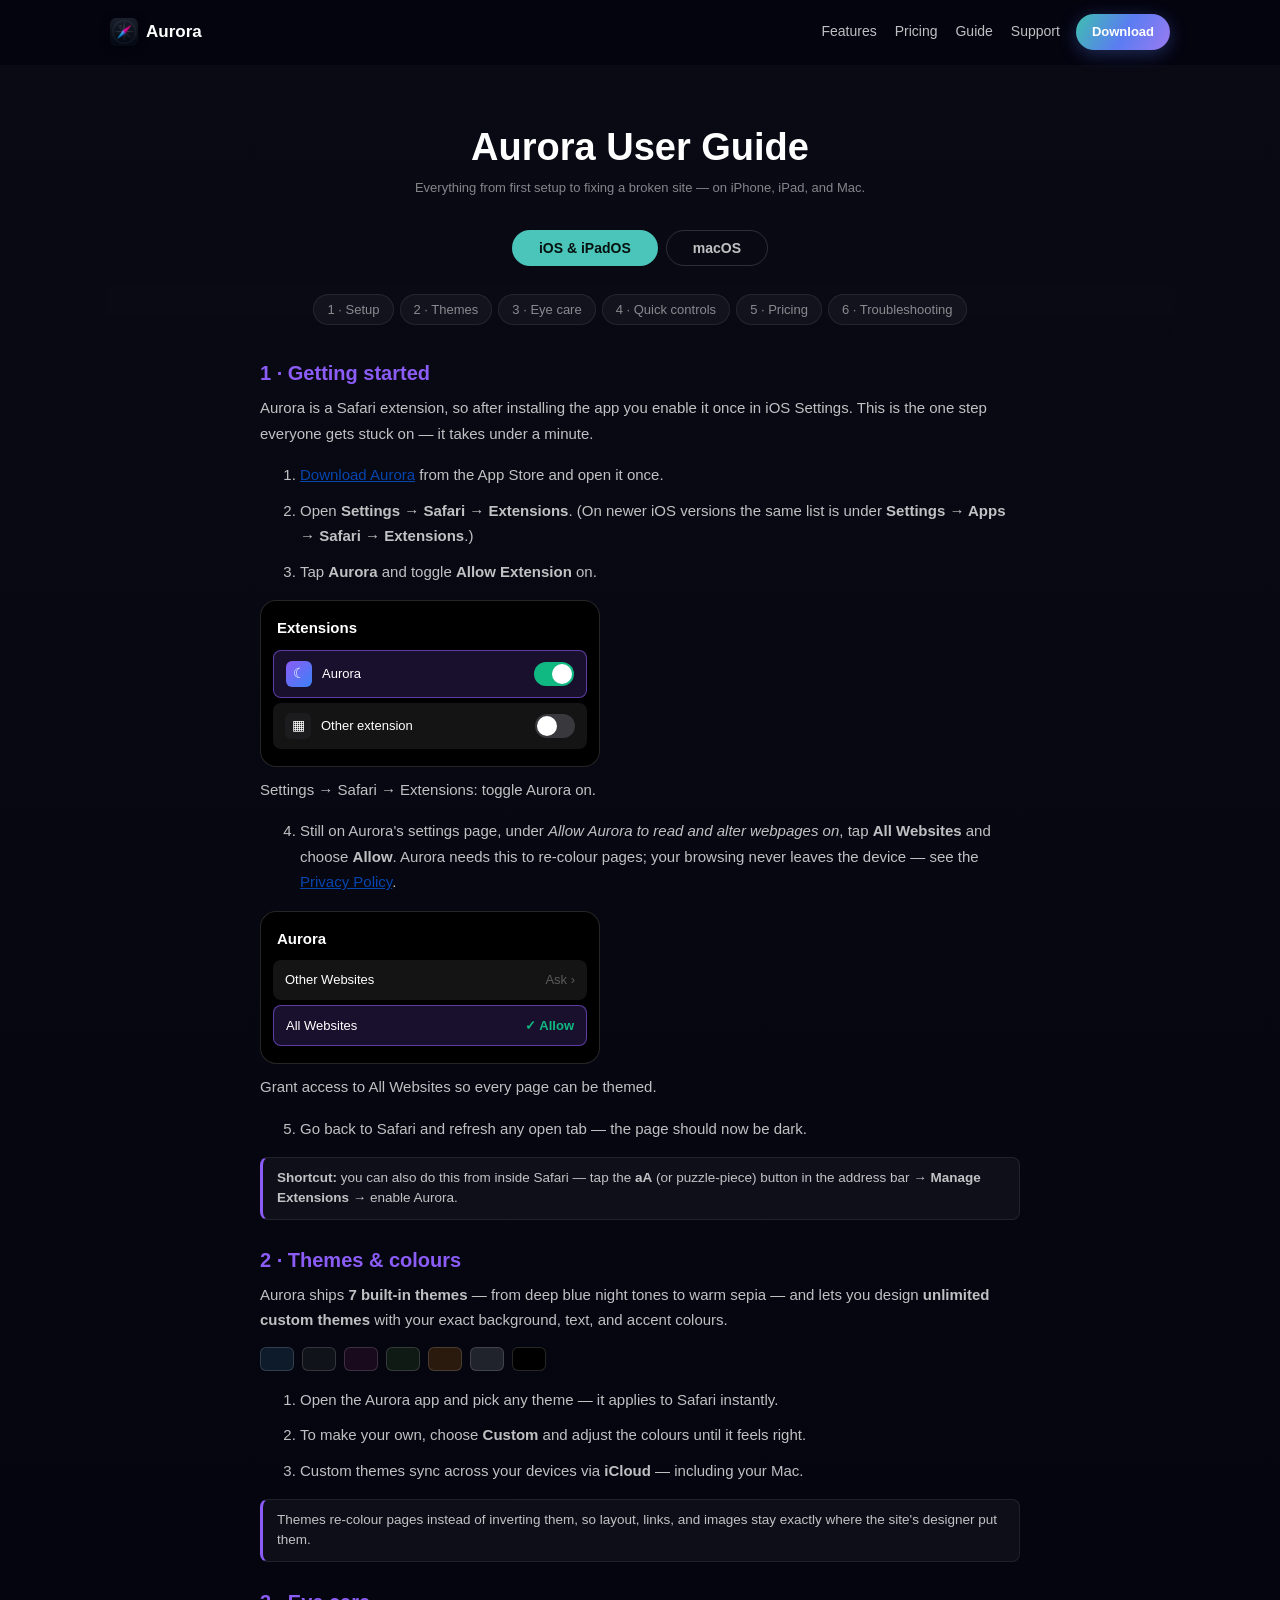
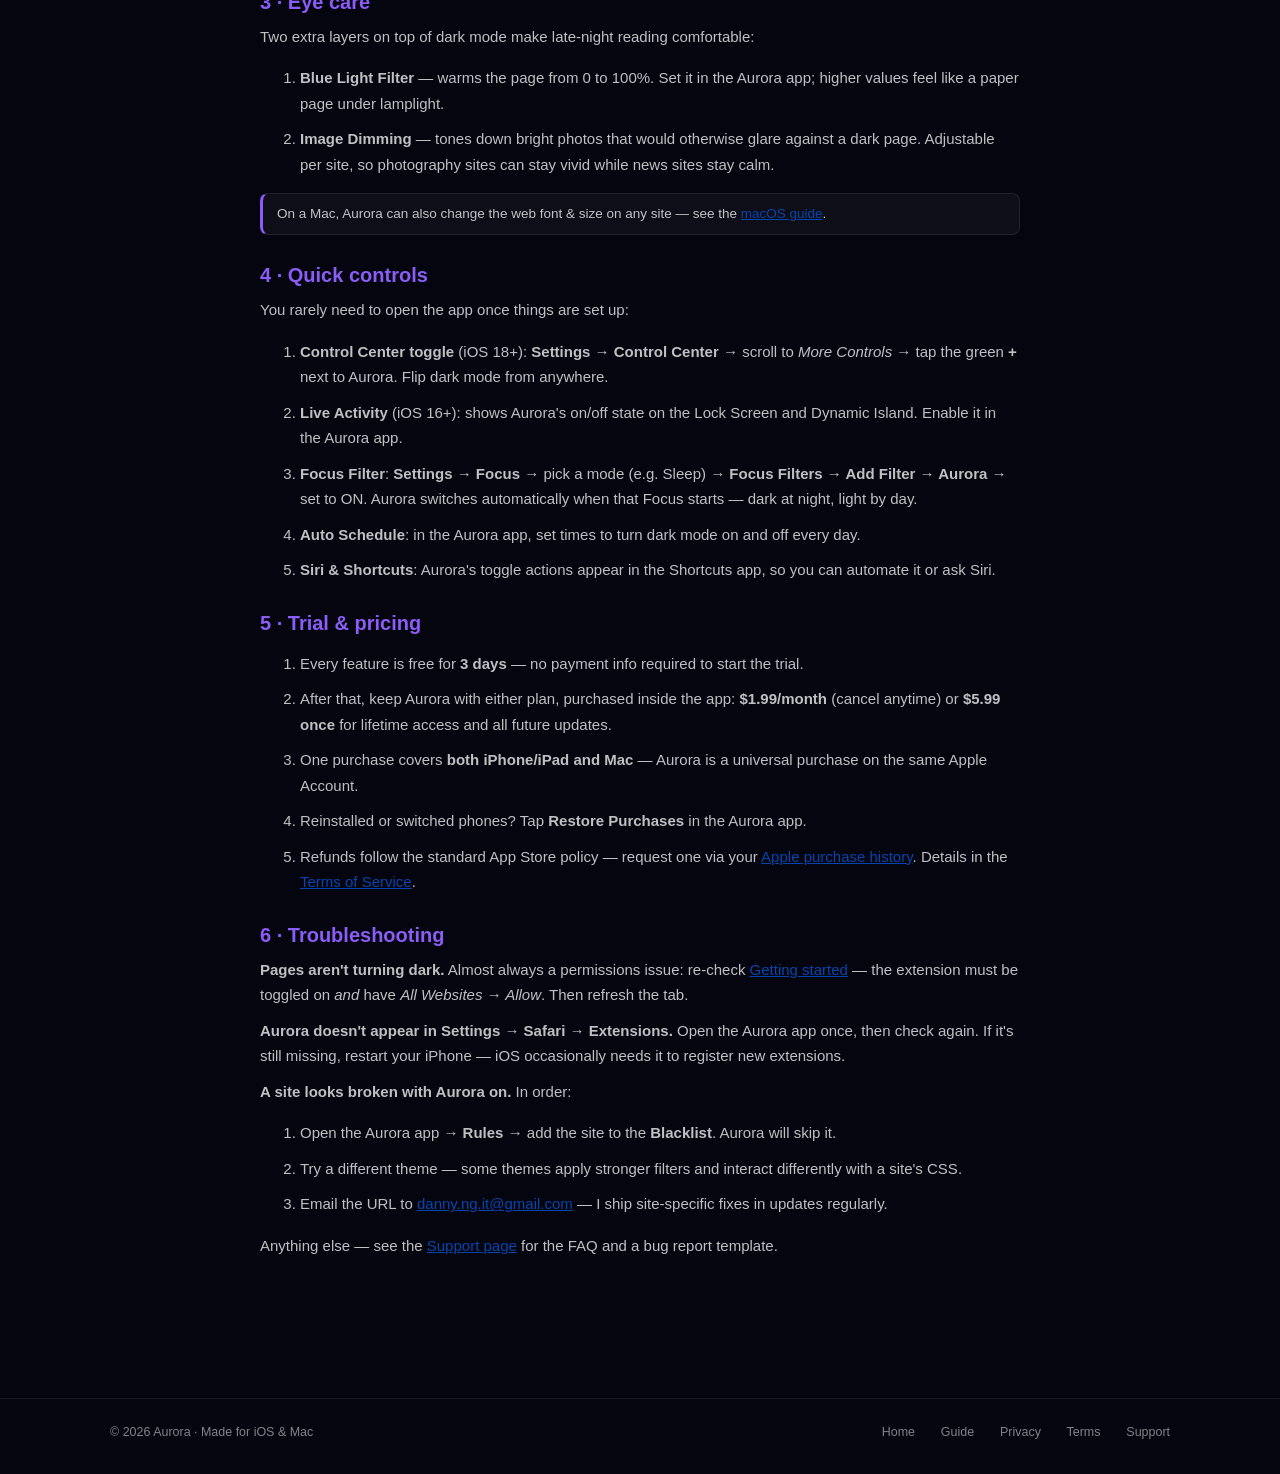
==== commit 570e6302: "feat: guide v2 — platform tabs for iOS & macOS, mark Mac as released - guide.html: tabbed layout (iO" ====
--- a/guide.html
+++ b/guide.html
@@ -4,46 +4,63 @@
   <meta charset="UTF-8">
   <meta name="viewport" content="width=device-width, initial-scale=1.0">
   <title>User Guide — Aurora</title>
-  <meta name="description" content="How to set up and use Aurora — Safari Dark Themes: enable the extension, pick themes, eye-care filters, quick controls, and troubleshooting.">
+  <meta name="description" content="How to set up and use Aurora — Safari Dark Themes on iPhone, iPad, and Mac: enable the extension, pick themes, eye-care filters, quick controls, and troubleshooting.">
   <meta name="robots" content="index, follow">
   <meta property="og:title" content="User Guide — Aurora">
+  <meta property="og:description" content="Set up Aurora on iPhone, iPad, and Mac — extension setup, themes, eye care, and troubleshooting.">
   <meta property="og:type" content="website">
   <meta property="og:url" content="https://datnntqn.github.io/aurora-legal/guide.html">
   <link rel="icon" type="image/png" href="assets/aurora-icon-128.png">
   <link rel="apple-touch-icon" href="assets/aurora-icon-180.png">
   <link rel="stylesheet" href="style.css">
   <style>
-  /* Guide-only styles. Shared look comes from style.css; keep this block scoped
-     to .guide-* and .mock-* classes so it can't leak into other pages. */
-  .guide-grid { display: grid; grid-template-columns: 220px 1fr; gap: 40px; align-items: start; }
-  .guide-toc { position: sticky; top: 84px; }
-  .guide-toc nav { display: flex; flex-direction: column; gap: 2px; }
-  .guide-toc a {
-    padding: 7px 12px; border-radius: 8px; font-size: 13.5px;
-    color: var(--text-tertiary); border-left: 2px solid var(--border-card);
-  }
-  .guide-toc a:hover { color: var(--text-primary); background: var(--bg-card); }
-  .guide-toc .toc-label {
-    font-size: 11px; letter-spacing: 0.12em; text-transform: uppercase;
-    color: var(--text-muted); margin: 0 0 8px 12px;
-  }
-  .guide-toc-mobile { display: none; }
-  @media (max-width: 760px) {
-    .guide-grid { display: block; }
-    .guide-toc { display: none; }
-    .guide-toc-mobile {
-      display: block; margin-bottom: 28px; background: var(--bg-elevated);
-      border: 1px solid var(--border-card); border-radius: var(--radius-md); padding: 12px 16px;
-    }
-    .guide-toc-mobile summary { cursor: pointer; font-weight: 700; font-size: 14px; }
-    .guide-toc-mobile a { display: block; padding: 8px 4px; font-size: 14px; color: var(--text-secondary); }
-  }
-  .guide-section { scroll-margin-top: 84px; }
+  /* Guide-only styles, scoped to .guide-* and .mock-* so nothing leaks into
+     other pages. Layout: single centred column + platform tabs + chip TOC. */
+  .guide-head { text-align: center; max-width: 640px; margin: 0 auto; }
+  .guide-col { max-width: 760px; margin: 0 auto; }
+
+  /* Platform switcher — teal carries iOS, violet carries macOS, matching the
+     homepage's live/mac colour language. */
+  .guide-seg { display: flex; justify-content: center; gap: 8px; margin: 28px auto 18px; }
+  .guide-seg button {
+    border: 1px solid var(--border-strong); background: transparent; color: var(--text-secondary);
+    font-size: 14px; font-weight: 700; padding: 9px 26px; border-radius: 999px;
+    transition: background .15s, color .15s, border-color .15s;
+  }
+  .guide-seg button:hover { color: var(--text-primary); }
+  .guide-seg button[aria-selected="true"] { color: #06120f; border-color: transparent; }
+  .guide-seg button.seg-ios[aria-selected="true"] { background: var(--accent2); }
+  .guide-seg button.seg-mac[aria-selected="true"] { background: var(--accent); color: #0d0716; }
+
+  /* Chip TOC — one horizontal row, sticky under the site nav, scrollable when narrow. */
+  .guide-chips {
+    position: sticky; top: 62px; z-index: 10;
+    display: flex; gap: 6px; justify-content: center; overflow-x: auto;
+    padding: 10px 4px; margin: 0 -4px 26px;
+    background: linear-gradient(180deg, var(--bg-elevated) 60%, transparent);
+    -webkit-backdrop-filter: blur(8px); backdrop-filter: blur(8px);
+    scrollbar-width: none;
+  }
+  .guide-chips::-webkit-scrollbar { display: none; }
+  .guide-chips a {
+    flex-shrink: 0; font-size: 13px; color: var(--text-tertiary);
+    border: 1px solid var(--border-card); border-radius: 999px; padding: 5px 13px;
+    background: var(--bg-card);
+  }
+  .guide-chips a:hover { color: var(--text-primary); border-color: var(--border-strong); }
+  /* With justify-content:center a long overflowing row would clip its left edge;
+     safe-center isn't supported everywhere, so pad the edges and let it scroll. */
+  @media (max-width: 700px) { .guide-chips { justify-content: flex-start; } }
+
+  .guide-panel[hidden] { display: none; }
+  .guide-section { scroll-margin-top: 118px; }
+
   .step-note {
     background: var(--bg-card); border: 1px solid var(--border-card);
     border-left: 3px solid var(--brand-purple); border-radius: var(--radius-sm);
     padding: 10px 14px; font-size: 13.5px; color: var(--text-secondary); margin: 14px 0;
   }
+
   /* CSS-built iOS Settings illustration */
   .mock-settings {
     max-width: 340px; background: #000; border: 1px solid var(--border-strong);
@@ -73,10 +90,36 @@
   }
   .mock-toggle.on { background: var(--success); }
   .mock-toggle.on::after { left: auto; right: 2px; }
-  .mock-caption { font-size: 12px; color: var(--text-tertiary); max-width: 340px; margin: -6px 0 16px; }
-  /* Theme swatch strip */
+  .mock-caption { font-size: 12px; color: var(--text-tertiary); max-width: 400px; margin: -6px 0 16px; }
+
+  /* CSS-built macOS window illustration (Safari Settings → Extensions) */
+  .mock-mac {
+    max-width: 400px; background: #1e1e24; border: 1px solid var(--border-strong);
+    border-radius: 10px; margin: 16px 0; font-size: 13px; color: #eee; overflow: hidden;
+  }
+  .mock-mac .mock-titlebar {
+    display: flex; align-items: center; gap: 6px; padding: 9px 12px;
+    background: #26262e; border-bottom: 1px solid rgba(255,255,255,0.08);
+    font-size: 12px; color: rgba(255,255,255,0.6);
+  }
+  .mock-mac .tl { width: 11px; height: 11px; border-radius: 50%; }
+  .mock-mac .tl.r { background: #ff5f57; } .mock-mac .tl.y { background: #febc2e; } .mock-mac .tl.g { background: #28c840; }
+  .mock-mac .mock-titlebar span { margin-left: 8px; }
+  .mock-mac .mock-body { padding: 10px 12px 12px; }
+  .mock-mac .mock-row { background: rgba(255,255,255,0.06); }
+  .mock-checkbox {
+    width: 16px; height: 16px; border-radius: 4px; flex-shrink: 0;
+    background: var(--brand-blue); color: #fff; font-size: 12px; font-weight: 700;
+    display: flex; align-items: center; justify-content: center;
+  }
+
   .theme-swatches { display: flex; gap: 8px; margin: 14px 0; }
   .theme-swatches div { width: 34px; height: 24px; border-radius: 6px; border: 1px solid var(--border-strong); }
+
+  @media (max-width: 600px) {
+    .guide-chips { top: 56px; }
+    .guide-seg button { padding: 8px 18px; font-size: 13.5px; }
+  }
   </style>
 </head>
 <body>
@@ -98,34 +141,29 @@
 </nav>
 
 <main class="legal-page">
-  <div class="container legal-container">
-    <h1>Aurora User Guide</h1>
-    <p class="legal-updated">Everything from first setup to fixing a broken site. 5-minute read.</p>
-
-    <details class="guide-toc-mobile">
-      <summary>On this page</summary>
-      <a href="#setup">1 · Getting started</a>
-      <a href="#themes">2 · Themes &amp; colours</a>
-      <a href="#reading">3 · Eye care</a>
-      <a href="#controls">4 · Quick controls</a>
-      <a href="#subscription">5 · Trial &amp; pricing</a>
-      <a href="#troubleshooting">6 · Troubleshooting</a>
-    </details>
-
-    <div class="guide-grid">
-      <aside class="guide-toc">
-        <p class="toc-label">On this page</p>
-        <nav>
-          <a href="#setup">1 · Getting started</a>
-          <a href="#themes">2 · Themes &amp; colours</a>
-          <a href="#reading">3 · Eye care</a>
-          <a href="#controls">4 · Quick controls</a>
-          <a href="#subscription">5 · Trial &amp; pricing</a>
-          <a href="#troubleshooting">6 · Troubleshooting</a>
-        </nav>
-      </aside>
-
-      <div class="guide-content">
+  <div class="container">
+    <div class="guide-head">
+      <h1>Aurora User Guide</h1>
+      <p class="legal-updated">Everything from first setup to fixing a broken site — on iPhone, iPad, and Mac.</p>
+    </div>
+
+    <div class="guide-seg" role="tablist" aria-label="Platform">
+      <button class="seg-ios" id="tab-ios" role="tab" aria-selected="true" aria-controls="panel-ios">iOS &amp; iPadOS</button>
+      <button class="seg-mac" id="tab-mac" role="tab" aria-selected="false" aria-controls="panel-mac">macOS</button>
+    </div>
+
+    <!-- ============================== iOS ============================== -->
+    <div class="guide-panel" id="panel-ios" role="tabpanel" aria-labelledby="tab-ios">
+      <div class="guide-chips">
+        <a href="#setup">1 · Setup</a>
+        <a href="#themes">2 · Themes</a>
+        <a href="#reading">3 · Eye care</a>
+        <a href="#controls">4 · Quick controls</a>
+        <a href="#subscription">5 · Pricing</a>
+        <a href="#troubleshooting">6 · Troubleshooting</a>
+      </div>
+
+      <div class="guide-col">
 
         <section id="setup" class="guide-section">
           <h2>1 · Getting started</h2>
@@ -166,7 +204,7 @@
           <ol>
             <li>Open the Aurora app and pick any theme — it applies to Safari instantly.</li>
             <li>To make your own, choose <strong>Custom</strong> and adjust the colours until it feels right.</li>
-            <li>Custom themes sync across your devices via <strong>iCloud</strong> — nothing to set up.</li>
+            <li>Custom themes sync across your devices via <strong>iCloud</strong> — including your Mac.</li>
           </ol>
           <div class="step-note">Themes re-colour pages instead of inverting them, so layout, links, and images stay exactly where the site's designer put them.</div>
         </section>
@@ -178,7 +216,7 @@
             <li><strong>Blue Light Filter</strong> — warms the page from 0 to 100%. Set it in the Aurora app; higher values feel like a paper page under lamplight.</li>
             <li><strong>Image Dimming</strong> — tones down bright photos that would otherwise glare against a dark page. Adjustable per site, so photography sites can stay vivid while news sites stay calm.</li>
           </ol>
-          <div class="step-note">Changing the web font &amp; size is coming in the Mac version of Aurora — it's not part of the iOS app yet.</div>
+          <div class="step-note">On a Mac, Aurora can also change the web font &amp; size on any site — see the <a href="#mac-fonts" class="wiki-link">macOS guide</a>.</div>
         </section>
 
         <section id="controls" class="guide-section">
@@ -198,6 +236,7 @@
           <ol>
             <li>Every feature is free for <strong>3 days</strong> — no payment info required to start the trial.</li>
             <li>After that, keep Aurora with either plan, purchased inside the app: <strong>$1.99/month</strong> (cancel anytime) or <strong>$5.99 once</strong> for lifetime access and all future updates.</li>
+            <li>One purchase covers <strong>both iPhone/iPad and Mac</strong> — Aurora is a universal purchase on the same Apple Account.</li>
             <li>Reinstalled or switched phones? Tap <strong>Restore Purchases</strong> in the Aurora app.</li>
             <li>Refunds follow the standard App Store policy — request one via your <a href="https://reportaproblem.apple.com/" class="wiki-link">Apple purchase history</a>. Details in the <a href="terms.html" class="wiki-link">Terms of Service</a>.</li>
           </ol>
@@ -218,12 +257,95 @@
 
       </div>
     </div>
+
+    <!-- ============================== macOS ============================== -->
+    <div class="guide-panel" id="panel-mac" role="tabpanel" aria-labelledby="tab-mac" hidden>
+      <div class="guide-chips">
+        <a href="#mac-setup">1 · Setup</a>
+        <a href="#mac-fonts">2 · Fonts &amp; text</a>
+        <a href="#mac-themes">3 · Themes &amp; eye care</a>
+        <a href="#mac-menubar">4 · Menu bar</a>
+        <a href="#mac-pricing">5 · Pricing</a>
+        <a href="#mac-troubleshooting">6 · Troubleshooting</a>
+      </div>
+
+      <div class="guide-col">
+
+        <section id="mac-setup" class="guide-section">
+          <h2>1 · Getting started on Mac</h2>
+          <p>Aurora for Mac is the same app on the <a href="https://apps.apple.com/us/app/aurora-safari-dark-themes/id6751903540" class="wiki-link">same App Store listing</a> — install it on your Mac, then enable the Safari extension once:</p>
+          <ol>
+            <li>Download Aurora from the Mac App Store and open it. The app shows an <strong>Enable Extension</strong> button that takes you straight to the right Safari screen.</li>
+            <li>Or manually: in Safari, open <strong>Safari → Settings… (⌘,) → Extensions</strong>.</li>
+            <li>Tick the checkbox next to <strong>Aurora</strong>.</li>
+          </ol>
+          <div class="mock-mac" aria-hidden="true">
+            <div class="mock-titlebar"><div class="tl r"></div><div class="tl y"></div><div class="tl g"></div><span>Extensions</span></div>
+            <div class="mock-body">
+              <div class="mock-row hilite"><div class="mock-checkbox">✓</div><div class="mock-icon aurora">☾</div><div class="mock-label">Aurora</div></div>
+              <div class="mock-row"><div class="mock-checkbox" style="background:#3a3a44"></div><div class="mock-icon sys">▦</div><div class="mock-label">Other extension</div></div>
+            </div>
+          </div>
+          <p class="mock-caption">Safari → Settings → Extensions: tick Aurora.</p>
+          <ol start="4">
+            <li>When Safari asks for permissions, choose <strong>Always Allow on Every Website</strong> — Aurora needs this to re-colour pages. Your browsing never leaves your Mac; see the <a href="privacy.html" class="wiki-link">Privacy Policy</a>.</li>
+            <li>Refresh any open tab — it should now be dark.</li>
+          </ol>
+        </section>
+
+        <section id="mac-fonts" class="guide-section">
+          <h2>2 · Your reading font, any site</h2>
+          <p>The Mac-exclusive power: Aurora can change the <strong>web font and text size on any website</strong>, on top of the theming engine.</p>
+          <ol>
+            <li>Open the Aurora app on your Mac and go to the <strong>Fonts</strong> settings.</li>
+            <li>Pick a font and size — every site you visit renders with your choice, from news sites to documentation.</li>
+            <li>Turn it off per site if a page's own typography matters to you.</li>
+          </ol>
+          <div class="step-note"><strong>Fonts and dark mode are completely independent.</strong> Your reading font applies with dark mode on or off — and turning dark mode off never touches your font settings. Use either one alone, or both together.</div>
+          <div class="step-note">Great for long reads: pair a serif reading font with a warm theme and the Blue Light Filter for a paper-like page at 2am.</div>
+        </section>
+
+        <section id="mac-themes" class="guide-section">
+          <h2>3 · Themes &amp; eye care</h2>
+          <p>The full theming engine from iOS runs on the Mac — same <strong>7 built-in themes</strong>, unlimited custom themes, <strong>Blue Light Filter</strong> (0–100%), and per-site <strong>Image Dimming</strong>.</p>
+          <div class="theme-swatches" aria-hidden="true">
+            <div style="background:#0d1b2a"></div><div style="background:#10131a"></div><div style="background:#1a0a1e"></div>
+            <div style="background:#0f1a14"></div><div style="background:#2a1a0d"></div><div style="background:#20222c"></div><div style="background:#000"></div>
+          </div>
+          <p>Custom themes you made on iPhone or iPad appear on the Mac automatically via <strong>iCloud sync</strong> — and the other way round.</p>
+        </section>
+
+        <section id="mac-menubar" class="guide-section">
+          <h2>4 · Menu bar toggle</h2>
+          <p>On the Mac, the quick toggle lives in the <strong>menu bar</strong>: click the Aurora icon at the top of your screen to flip dark mode for Safari without opening the app. It's the Mac counterpart of the iOS Control Center toggle.</p>
+          <div class="step-note">Control Center widgets and Live Activities are iOS features — on the Mac the menu bar icon covers the same job.</div>
+        </section>
+
+        <section id="mac-pricing" class="guide-section">
+          <h2>5 · Trial &amp; pricing</h2>
+          <ol>
+            <li>The Mac app has the same <strong>3-day free trial</strong> with everything unlocked, no payment info needed.</li>
+            <li>Aurora is a <strong>universal purchase</strong>: buy once — <strong>$1.99/month</strong> or <strong>$5.99 lifetime</strong> — and it unlocks on iPhone, iPad, and Mac with the same Apple Account.</li>
+            <li>Already bought it on iPhone? Just open the Mac app and choose <strong>Restore Purchases</strong>.</li>
+          </ol>
+        </section>
+
+        <section id="mac-troubleshooting" class="guide-section">
+          <h2>6 · Troubleshooting</h2>
+          <p><strong>Aurora isn't listed in Safari → Settings → Extensions.</strong> Open the Aurora app once so macOS registers the extension, then check again. Still missing? Quit and reopen Safari.</p>
+          <p><strong>Pages aren't turning dark.</strong> Check that Aurora's checkbox is ticked in Safari's Extensions settings <em>and</em> that it's allowed on every website. Then refresh the tab.</p>
+          <p><strong>A site looks broken with Aurora on.</strong> Same fix as iOS: Aurora app → <strong>Rules</strong> → add the site to the <strong>Blacklist</strong>, try another theme, or email the URL to <a href="mailto:danny.ng.it@gmail.com" class="wiki-link">danny.ng.it@gmail.com</a>.</p>
+          <p>Anything else — see the <a href="support.html" class="wiki-link">Support page</a>.</p>
+        </section>
+
+      </div>
+    </div>
   </div>
 </main>
 
 <footer class="site-footer-min">
   <div class="container site-footer-inner">
-    <div>© 2026 Aurora · Made for iOS</div>
+    <div>© 2026 Aurora · Made for iOS &amp; Mac</div>
     <div class="site-footer-links">
       <a href="index.html">Home</a>
       <a href="guide.html">Guide</a>
@@ -235,5 +357,30 @@
 </footer>
 
 <script src="script.js"></script>
+<script>
+(function () {
+  var tabs = { ios: document.getElementById('tab-ios'), mac: document.getElementById('tab-mac') };
+  var panels = { ios: document.getElementById('panel-ios'), mac: document.getElementById('panel-mac') };
+  function show(platform) {
+    Object.keys(panels).forEach(function (key) {
+      var active = key === platform;
+      panels[key].hidden = !active;
+      tabs[key].setAttribute('aria-selected', active ? 'true' : 'false');
+    });
+  }
+  tabs.ios.addEventListener('click', function () { show('ios'); });
+  tabs.mac.addEventListener('click', function () { show('mac'); });
+  // Deep links: #mac-* anchors open the macOS tab first, everything else the iOS tab.
+  function syncToHash() {
+    var hash = location.hash;
+    if (!hash) return;
+    show(hash.indexOf('#mac-') === 0 ? 'mac' : 'ios');
+    var target = document.querySelector(hash);
+    if (target) target.scrollIntoView();
+  }
+  window.addEventListener('hashchange', syncToHash);
+  syncToHash();
+})();
+</script>
 </body>
 </html>
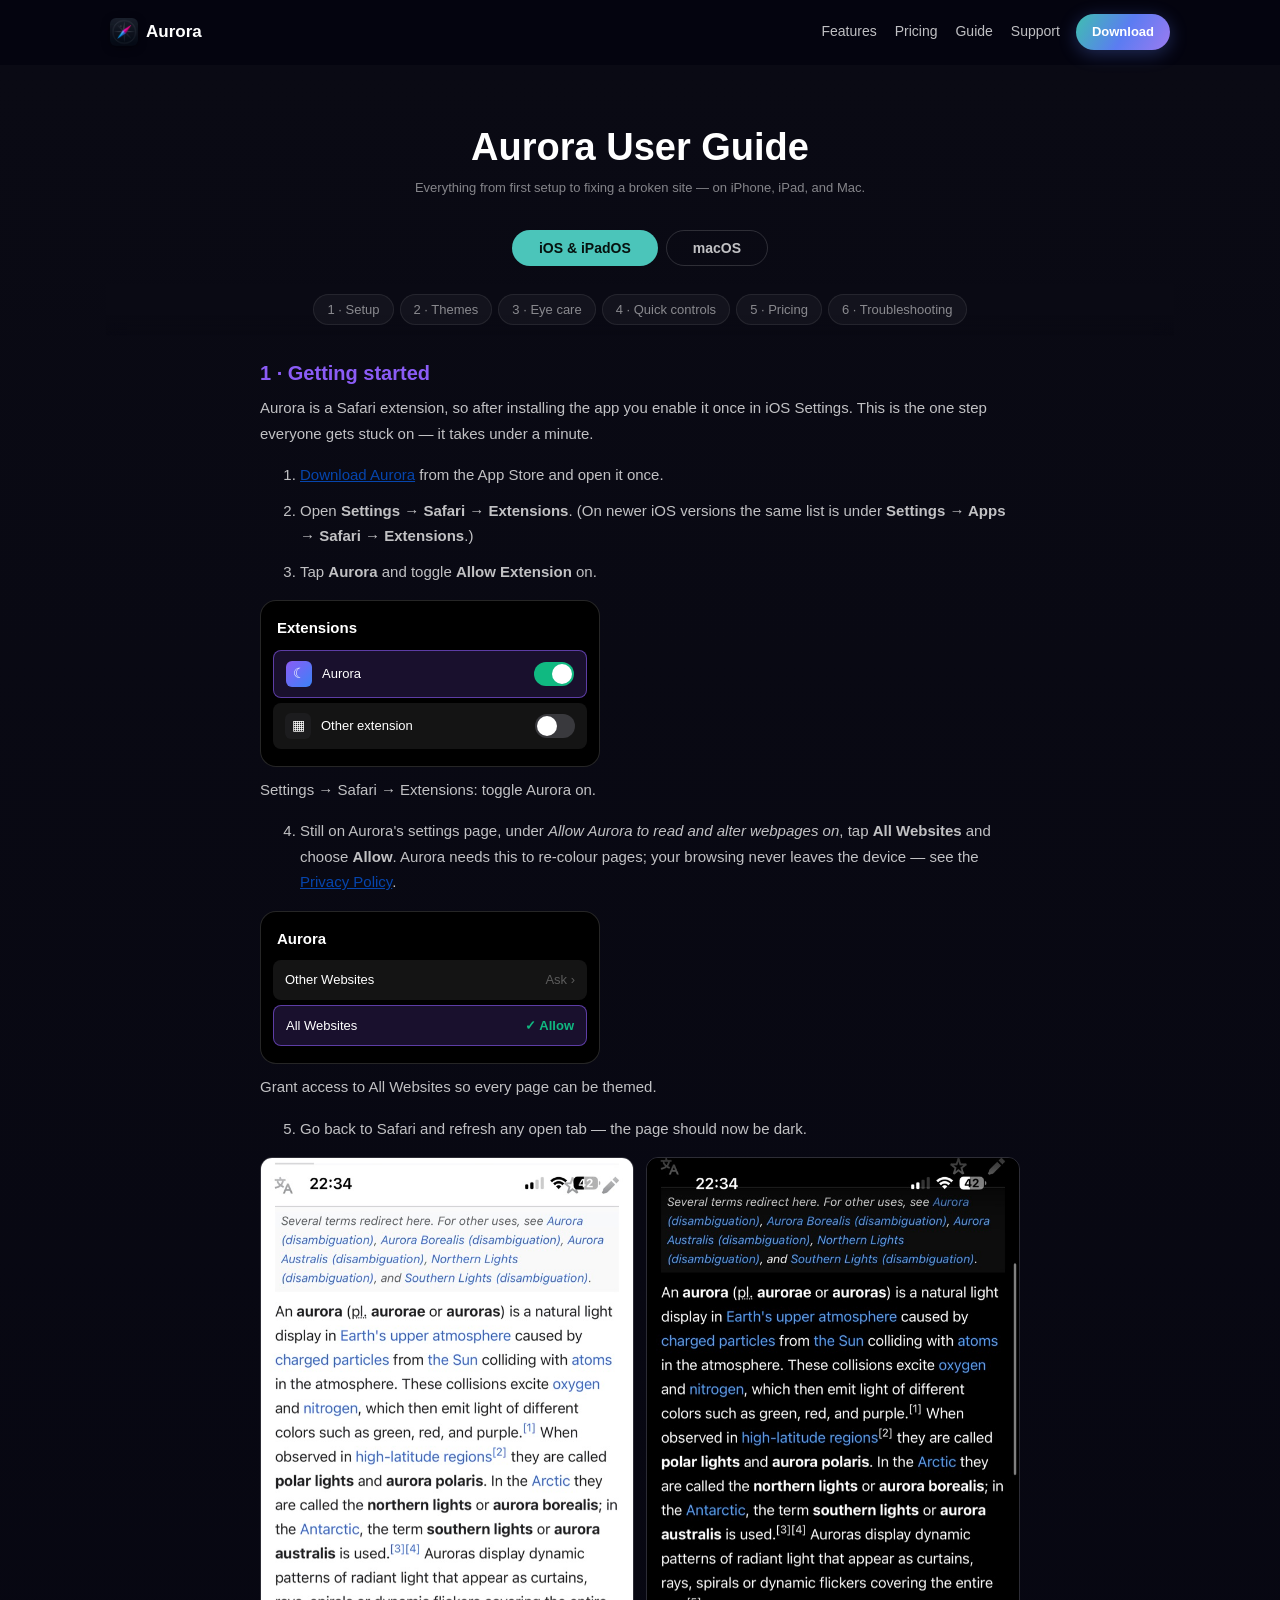
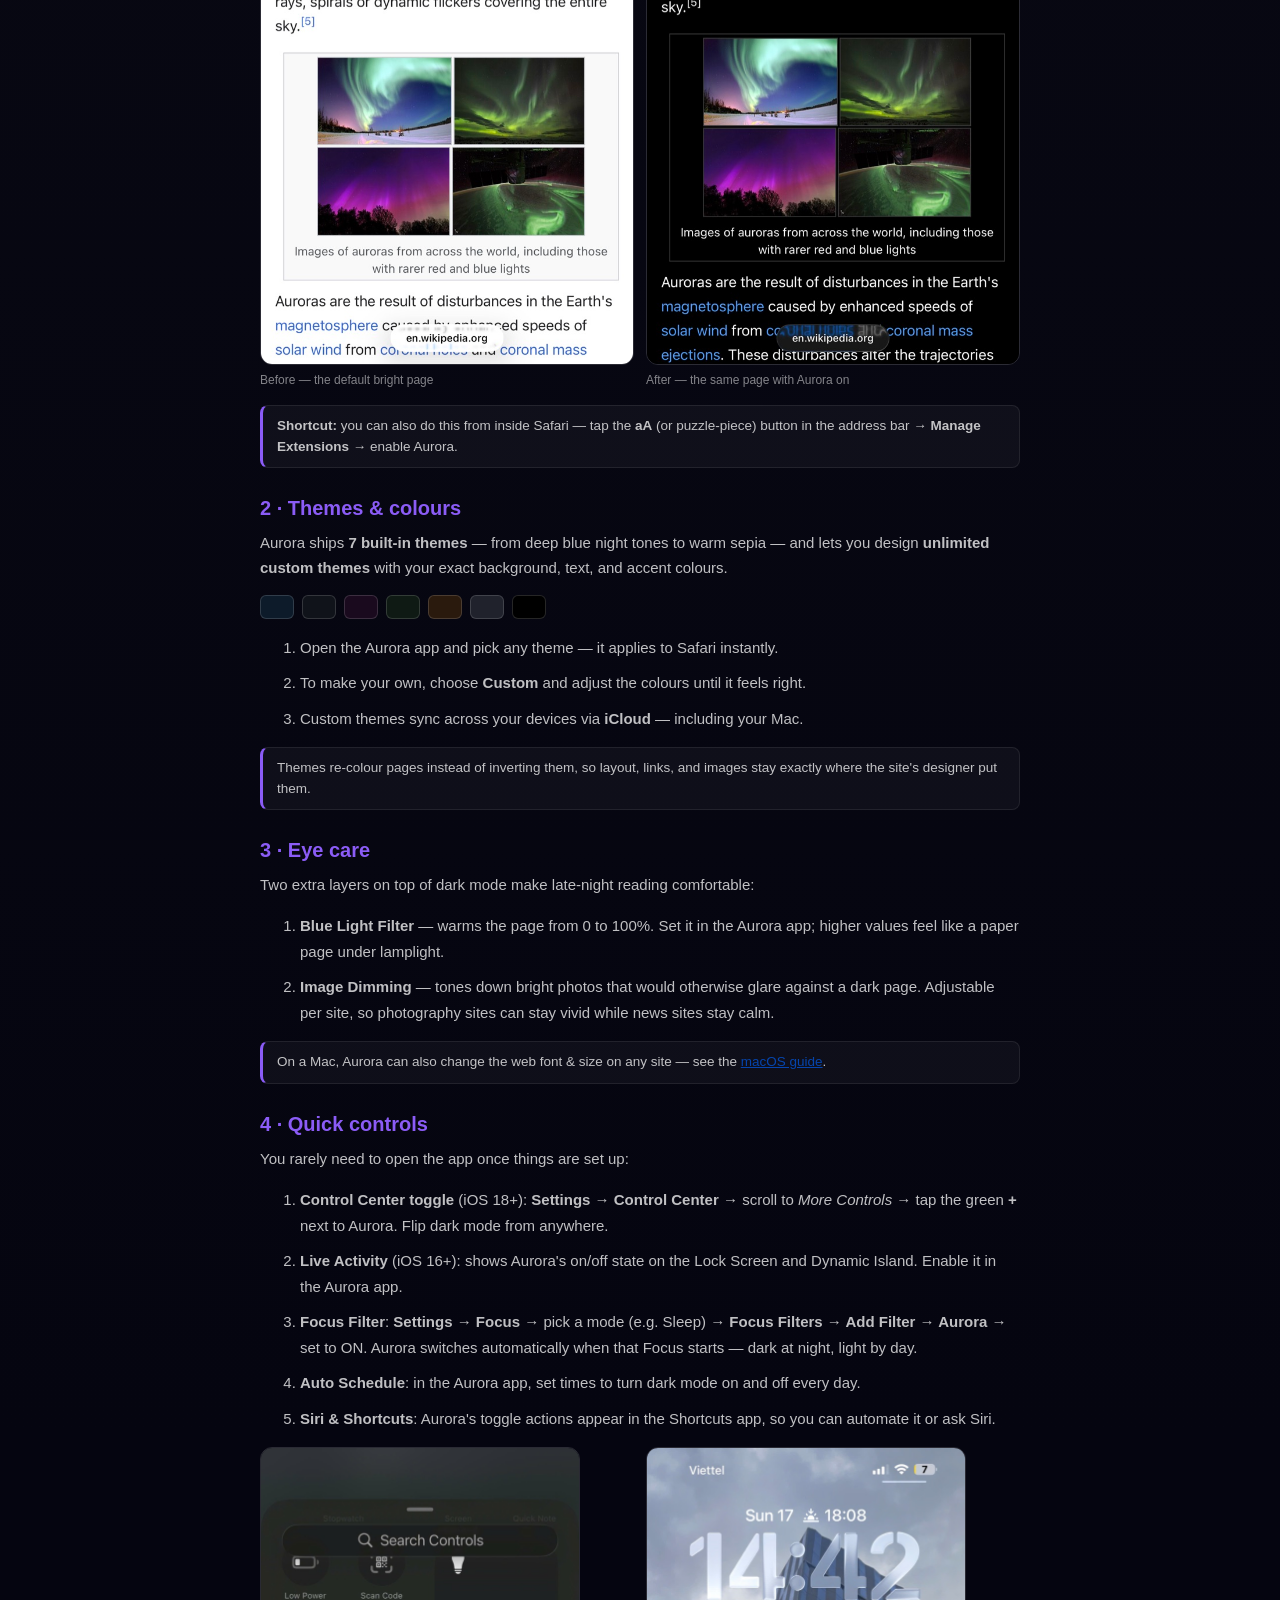
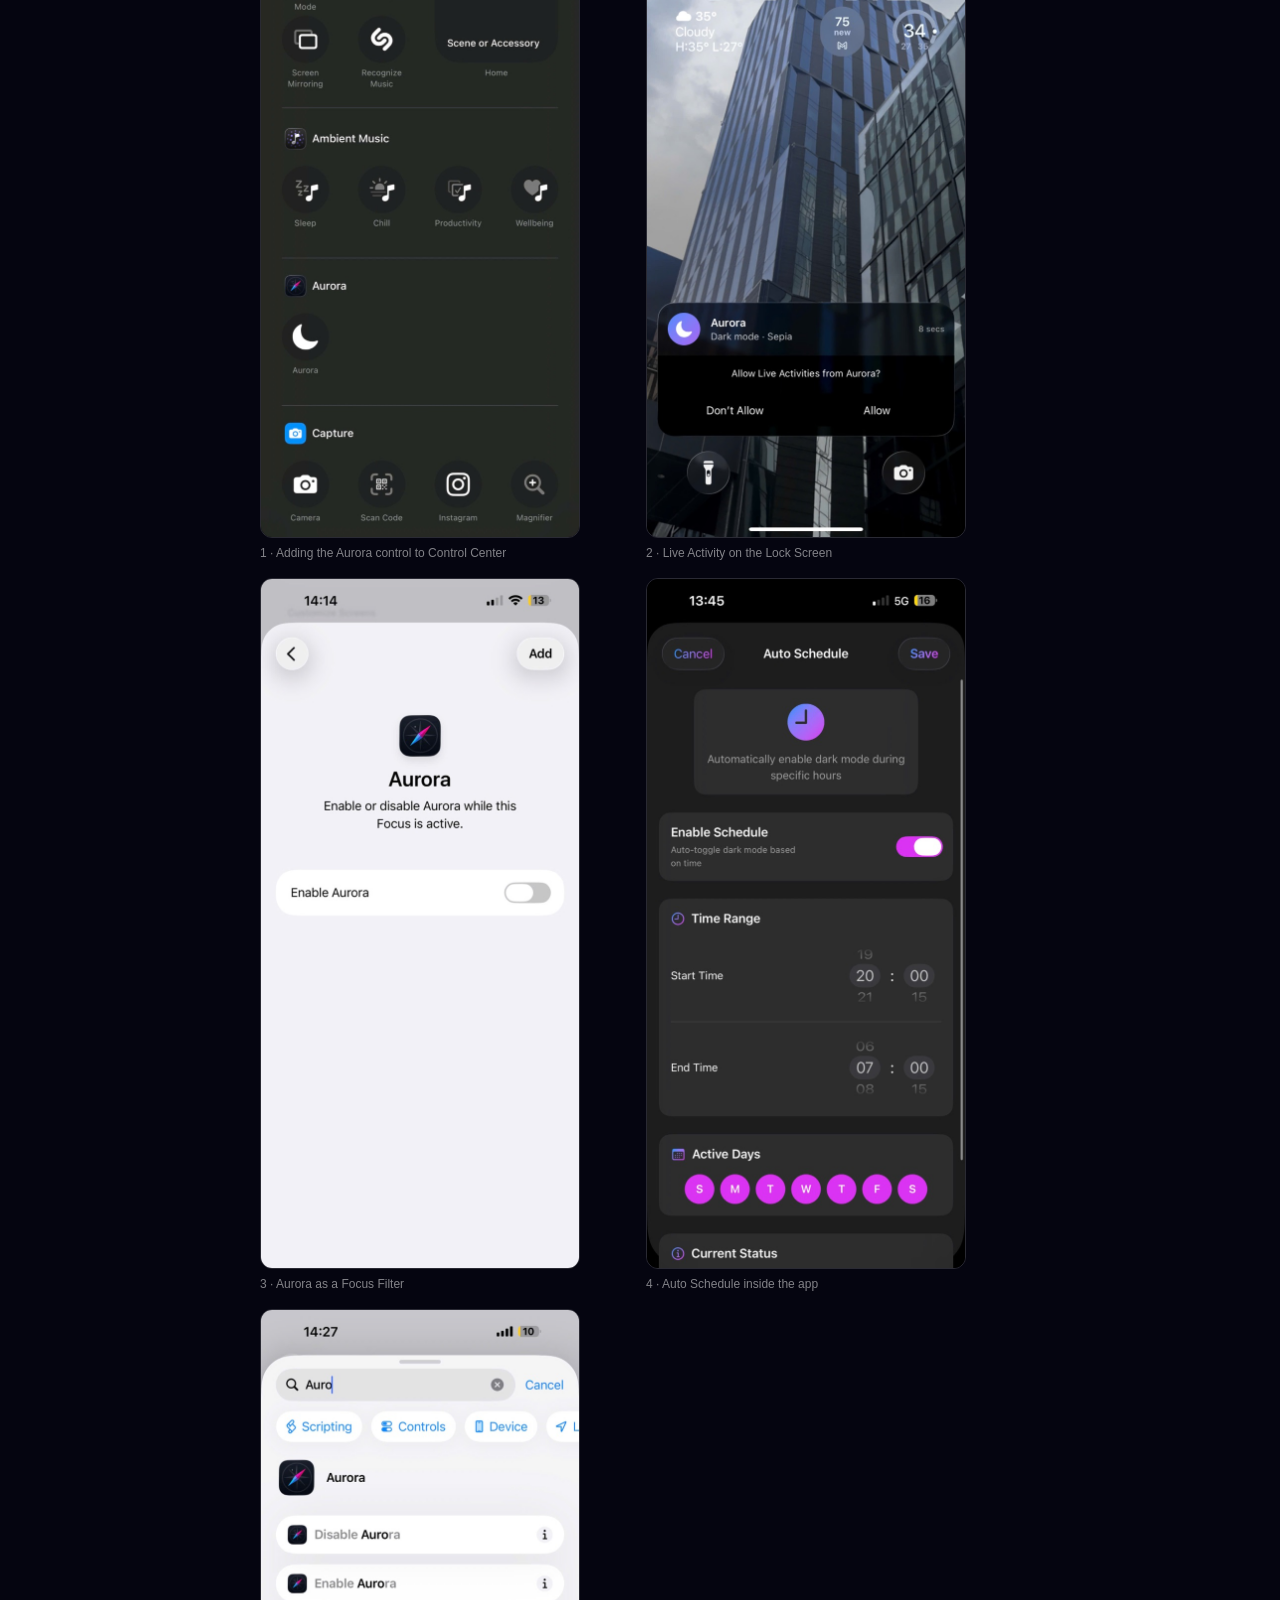
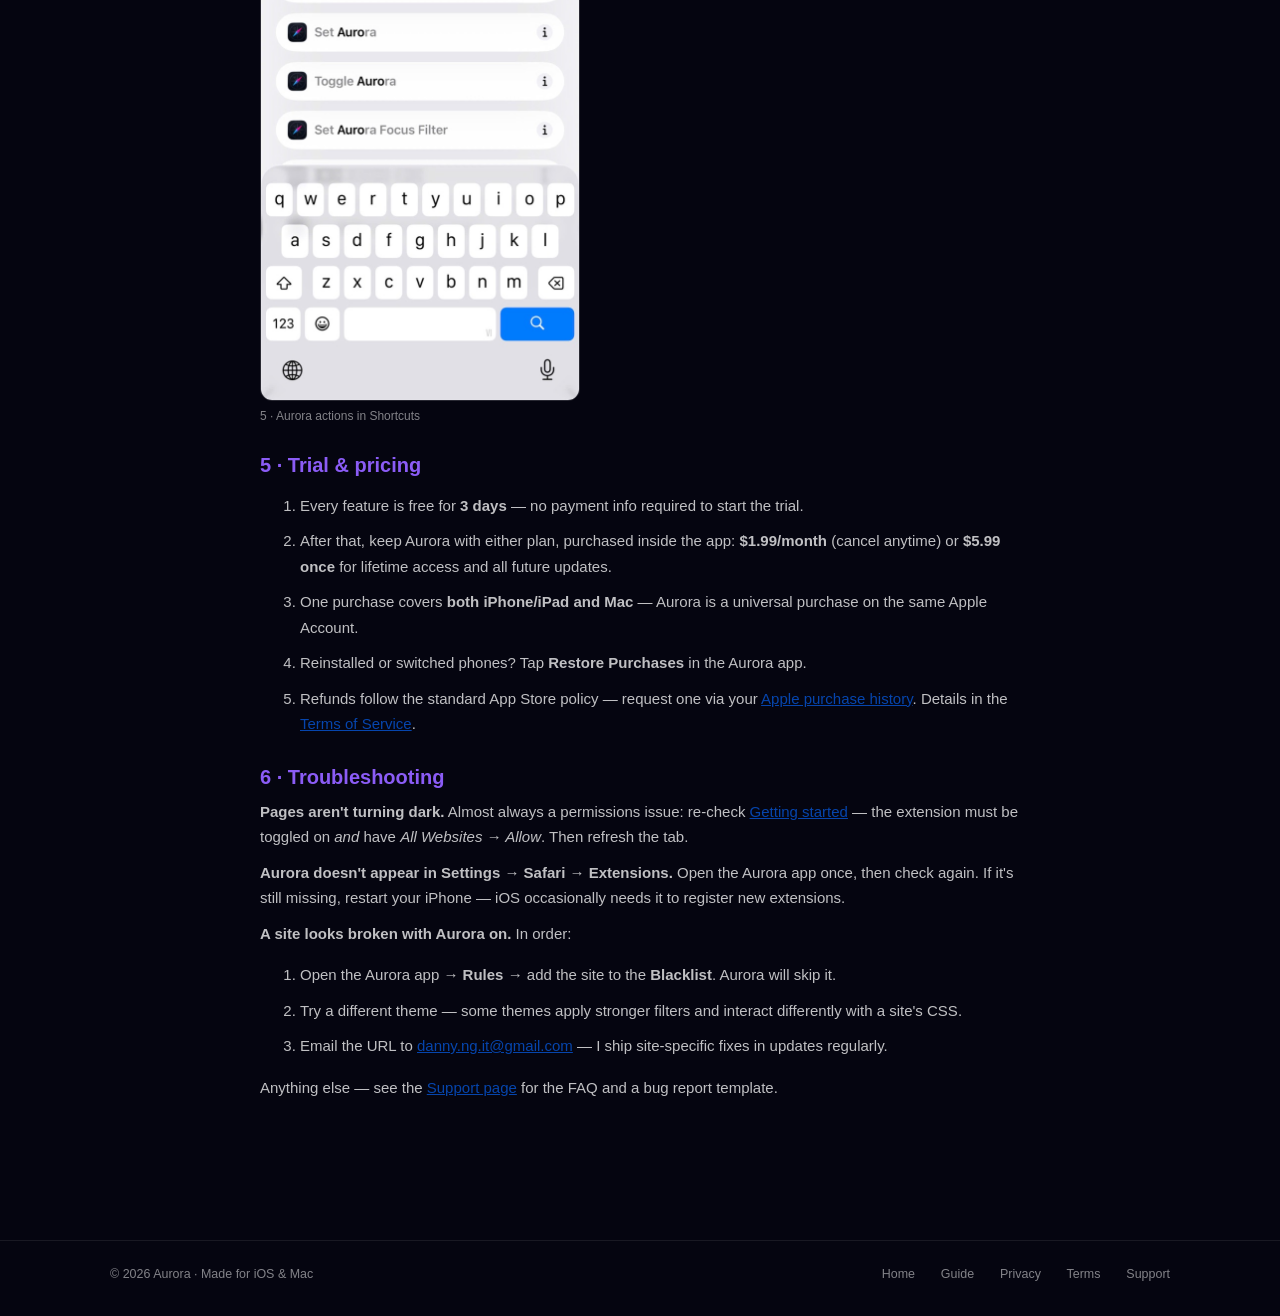
==== commit e69080d9: "feat(guide): add real app screenshots for iOS and macOS steps 12 optimized shots (640w phone / 1440w" ====
--- a/guide.html
+++ b/guide.html
@@ -116,6 +116,16 @@
   .theme-swatches { display: flex; gap: 8px; margin: 14px 0; }
   .theme-swatches div { width: 34px; height: 24px; border-radius: 6px; border: 1px solid var(--border-strong); }
 
+  /* Real app screenshots */
+  .shot { margin: 16px 0; }
+  .shot img { width: 100%; height: auto; border: 1px solid var(--border-strong); border-radius: var(--radius-md); }
+  .shot figcaption { font-size: 12px; color: var(--text-tertiary); margin-top: 6px; }
+  .shot-pair { display: grid; grid-template-columns: 1fr 1fr; gap: 12px; margin: 16px 0; }
+  .shot-pair .shot, .shot-grid .shot { margin: 0; }
+  .shot-grid { display: grid; grid-template-columns: repeat(2, minmax(0, 1fr)); gap: 16px 12px; margin: 16px 0; }
+  .shot-grid .shot { max-width: 320px; }
+  @media (max-width: 480px) { .shot-grid { grid-template-columns: 1fr; } .shot-grid .shot { max-width: none; } }
+
   @media (max-width: 600px) {
     .guide-chips { top: 56px; }
     .guide-seg button { padding: 8px 18px; font-size: 13.5px; }
@@ -191,6 +201,10 @@
           <ol start="5">
             <li>Go back to Safari and refresh any open tab — the page should now be dark.</li>
           </ol>
+          <div class="shot-pair">
+            <figure class="shot"><img src="assets/screens/ios-before.jpg" alt="A Wikipedia article in Safari on iPhone before Aurora — bright white page" loading="lazy"><figcaption>Before — the default bright page</figcaption></figure>
+            <figure class="shot"><img src="assets/screens/ios-after.jpg" alt="The same Wikipedia article with Aurora dark mode on" loading="lazy"><figcaption>After — the same page with Aurora on</figcaption></figure>
+          </div>
           <div class="step-note"><strong>Shortcut:</strong> you can also do this from inside Safari — tap the <strong>aA</strong> (or puzzle-piece) button in the address bar → <strong>Manage Extensions</strong> → enable Aurora.</div>
         </section>
 
@@ -229,6 +243,13 @@
             <li><strong>Auto Schedule</strong>: in the Aurora app, set times to turn dark mode on and off every day.</li>
             <li><strong>Siri &amp; Shortcuts</strong>: Aurora's toggle actions appear in the Shortcuts app, so you can automate it or ask Siri.</li>
           </ol>
+          <div class="shot-grid">
+            <figure class="shot"><img src="assets/screens/ios-control-center-add.jpg" alt="iOS Control Center gallery with the Aurora toggle ready to add" loading="lazy"><figcaption>1 · Adding the Aurora control to Control Center</figcaption></figure>
+            <figure class="shot"><img src="assets/screens/ios-live-activity.jpg" alt="Lock Screen showing Aurora's Live Activity permission prompt" loading="lazy"><figcaption>2 · Live Activity on the Lock Screen</figcaption></figure>
+            <figure class="shot"><img src="assets/screens/ios-focus-filter.jpg" alt="Focus Filter screen with the Enable Aurora switch" loading="lazy"><figcaption>3 · Aurora as a Focus Filter</figcaption></figure>
+            <figure class="shot"><img src="assets/screens/ios-auto-schedule.jpg" alt="Aurora's Auto Schedule screen with time range and active days" loading="lazy"><figcaption>4 · Auto Schedule inside the app</figcaption></figure>
+            <figure class="shot"><img src="assets/screens/ios-shortcuts.jpg" alt="Shortcuts app search results listing Aurora's actions" loading="lazy"><figcaption>5 · Aurora actions in Shortcuts</figcaption></figure>
+          </div>
         </section>
 
         <section id="subscription" class="guide-section">
@@ -291,6 +312,8 @@
             <li>When Safari asks for permissions, choose <strong>Always Allow on Every Website</strong> — Aurora needs this to re-colour pages. Your browsing never leaves your Mac; see the <a href="privacy.html" class="wiki-link">Privacy Policy</a>.</li>
             <li>Refresh any open tab — it should now be dark.</li>
           </ol>
+          <figure class="shot"><img src="assets/screens/mac-before.jpg" alt="A Wikipedia article in Safari on Mac before Aurora — bright white page" loading="lazy"><figcaption>Before — Safari on the Mac without Aurora</figcaption></figure>
+          <figure class="shot"><img src="assets/screens/mac-after.jpg" alt="The same Wikipedia article on Mac with Aurora dark mode on" loading="lazy"><figcaption>After — the same page, Aurora on</figcaption></figure>
         </section>
 
         <section id="mac-fonts" class="guide-section">
@@ -301,6 +324,7 @@
             <li>Pick a font and size — every site you visit renders with your choice, from news sites to documentation.</li>
             <li>Turn it off per site if a page's own typography matters to you.</li>
           </ol>
+          <figure class="shot"><img src="assets/screens/mac-popup-fonts.jpg" alt="Aurora's Safari toolbar popup on Mac with the font picker open, listing Georgia, Verdana, Charter, Literata, Inter, and Atkinson Hyperlegible" loading="lazy"><figcaption>The Aurora popup in Safari's toolbar — pick a font and size per site</figcaption></figure>
           <div class="step-note"><strong>Fonts and dark mode are completely independent.</strong> Your reading font applies with dark mode on or off — and turning dark mode off never touches your font settings. Use either one alone, or both together.</div>
           <div class="step-note">Great for long reads: pair a serif reading font with a warm theme and the Blue Light Filter for a paper-like page at 2am.</div>
         </section>
@@ -313,11 +337,13 @@
             <div style="background:#0f1a14"></div><div style="background:#2a1a0d"></div><div style="background:#20222c"></div><div style="background:#000"></div>
           </div>
           <p>Custom themes you made on iPhone or iPad appear on the Mac automatically via <strong>iCloud sync</strong> — and the other way round.</p>
+          <figure class="shot"><img src="assets/screens/mac-themes.jpg" alt="The Aurora Mac app's Themes screen with the custom theme editor open — colour wheel, brightness, contrast, blue light filter, and image dimming controls" loading="lazy"><figcaption>The Themes screen in the Mac app — build your own with live preview</figcaption></figure>
         </section>
 
         <section id="mac-menubar" class="guide-section">
           <h2>4 · Menu bar toggle</h2>
           <p>On the Mac, the quick toggle lives in the <strong>menu bar</strong>: click the Aurora icon at the top of your screen to flip dark mode for Safari without opening the app. It's the Mac counterpart of the iOS Control Center toggle.</p>
+          <figure class="shot"><img src="assets/screens/mac-menubar.jpg" alt="Aurora's menu bar dropdown on Mac with the Dark Mode checkbox and web font controls" loading="lazy"><figcaption>The menu bar dropdown — dark mode and font controls one click away</figcaption></figure>
           <div class="step-note">Control Center widgets and Live Activities are iOS features — on the Mac the menu bar icon covers the same job.</div>
         </section>
 
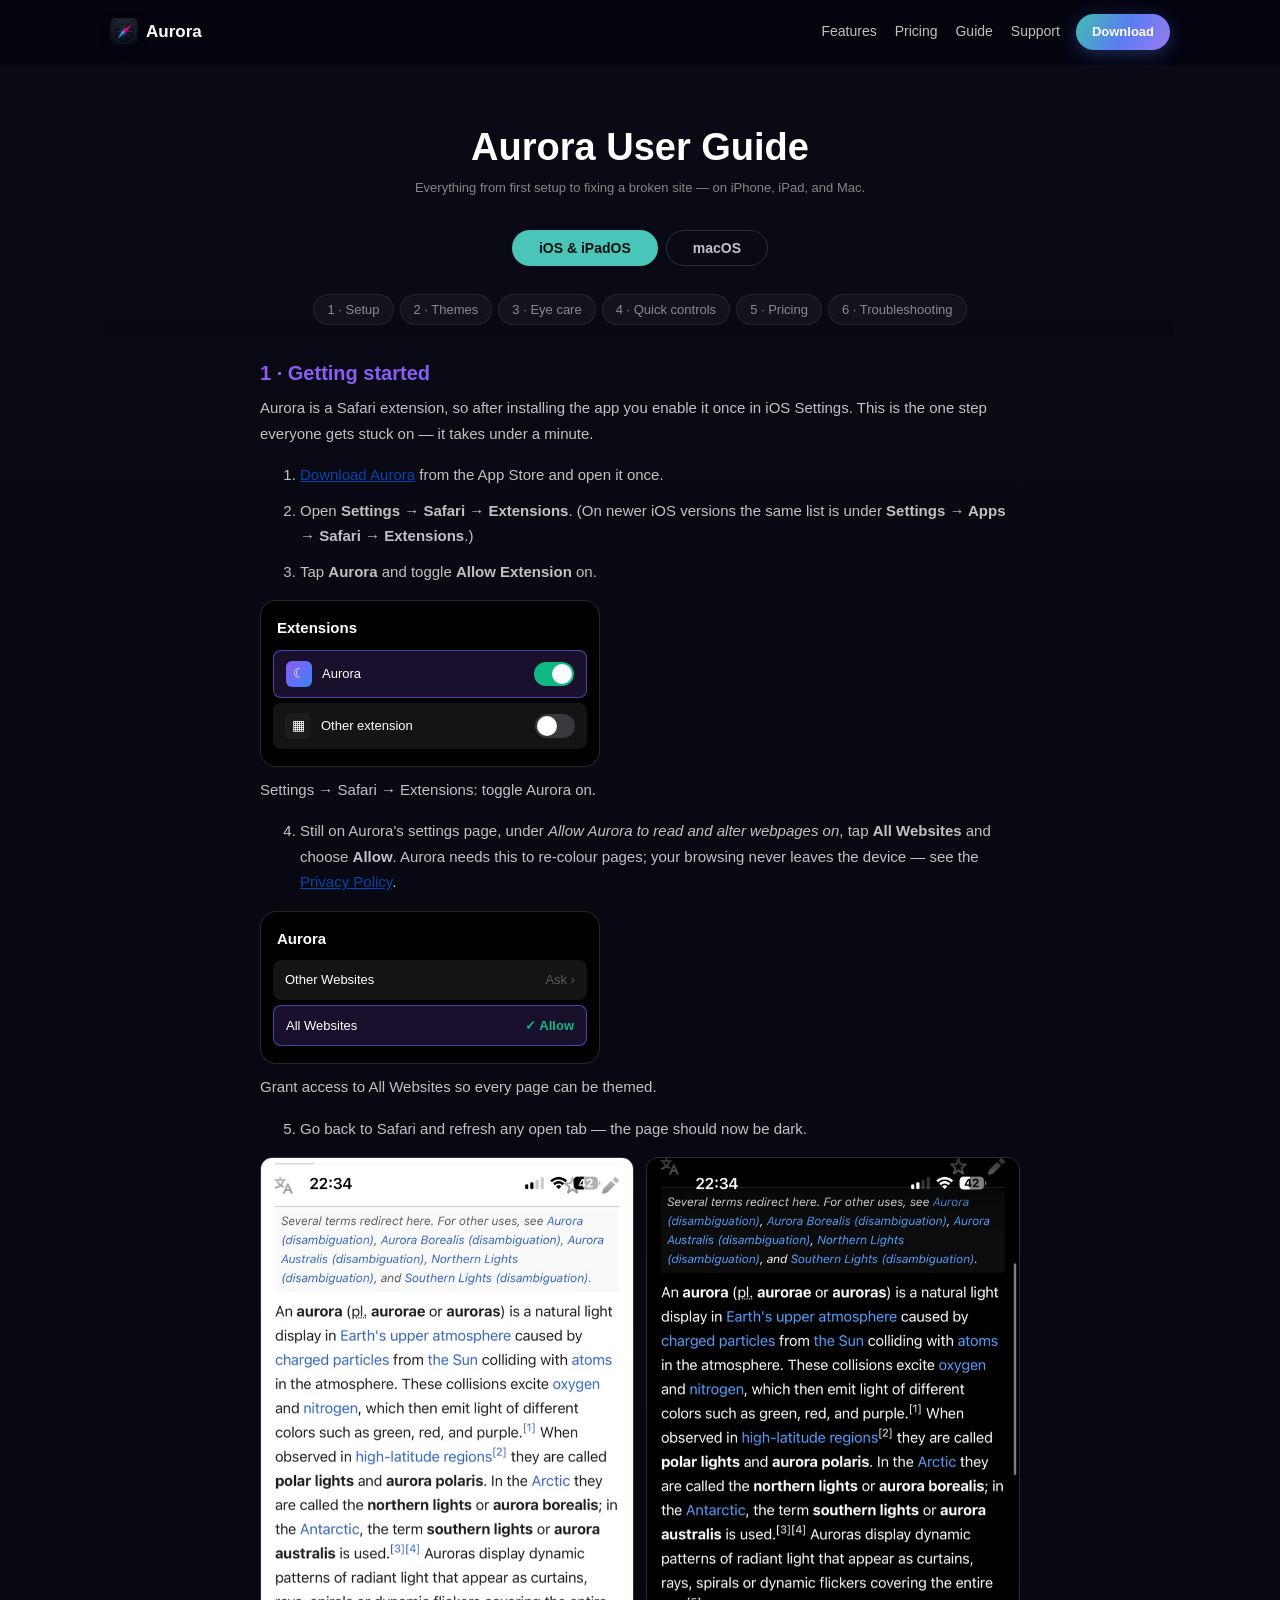
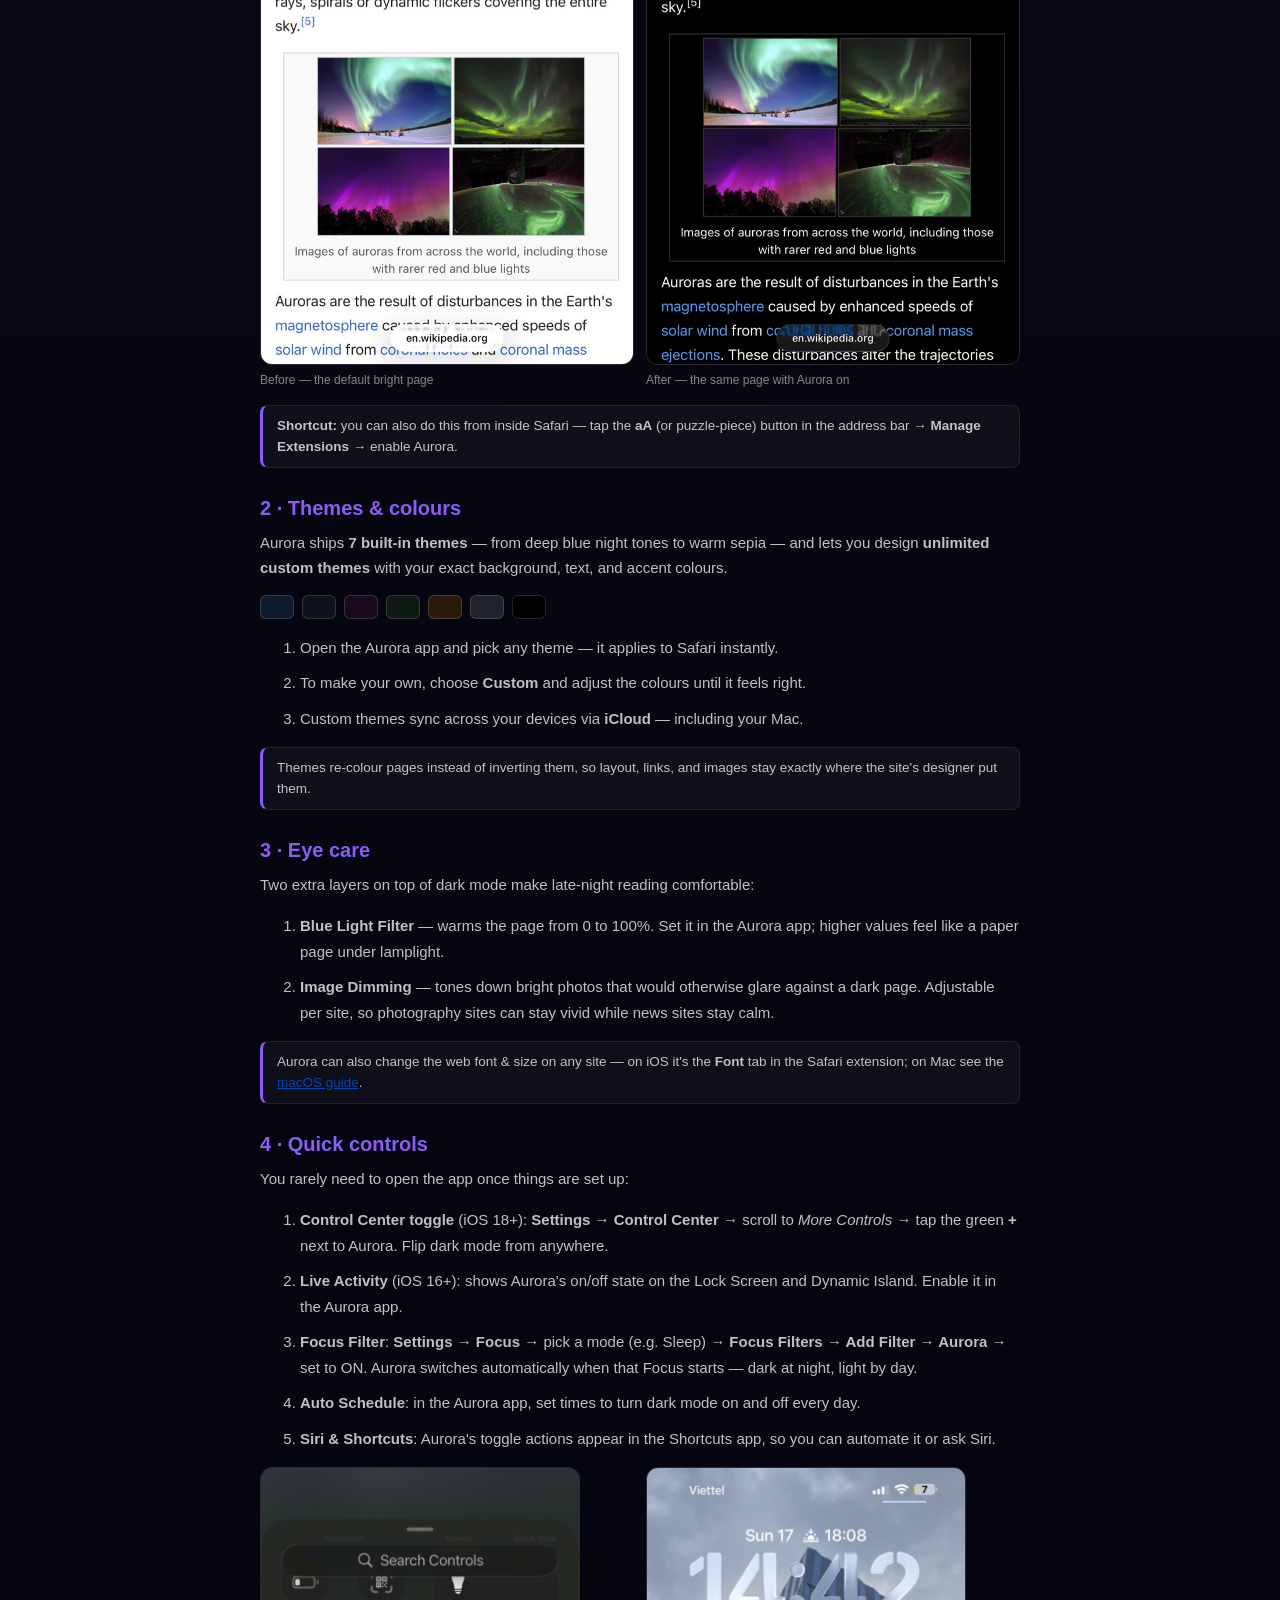
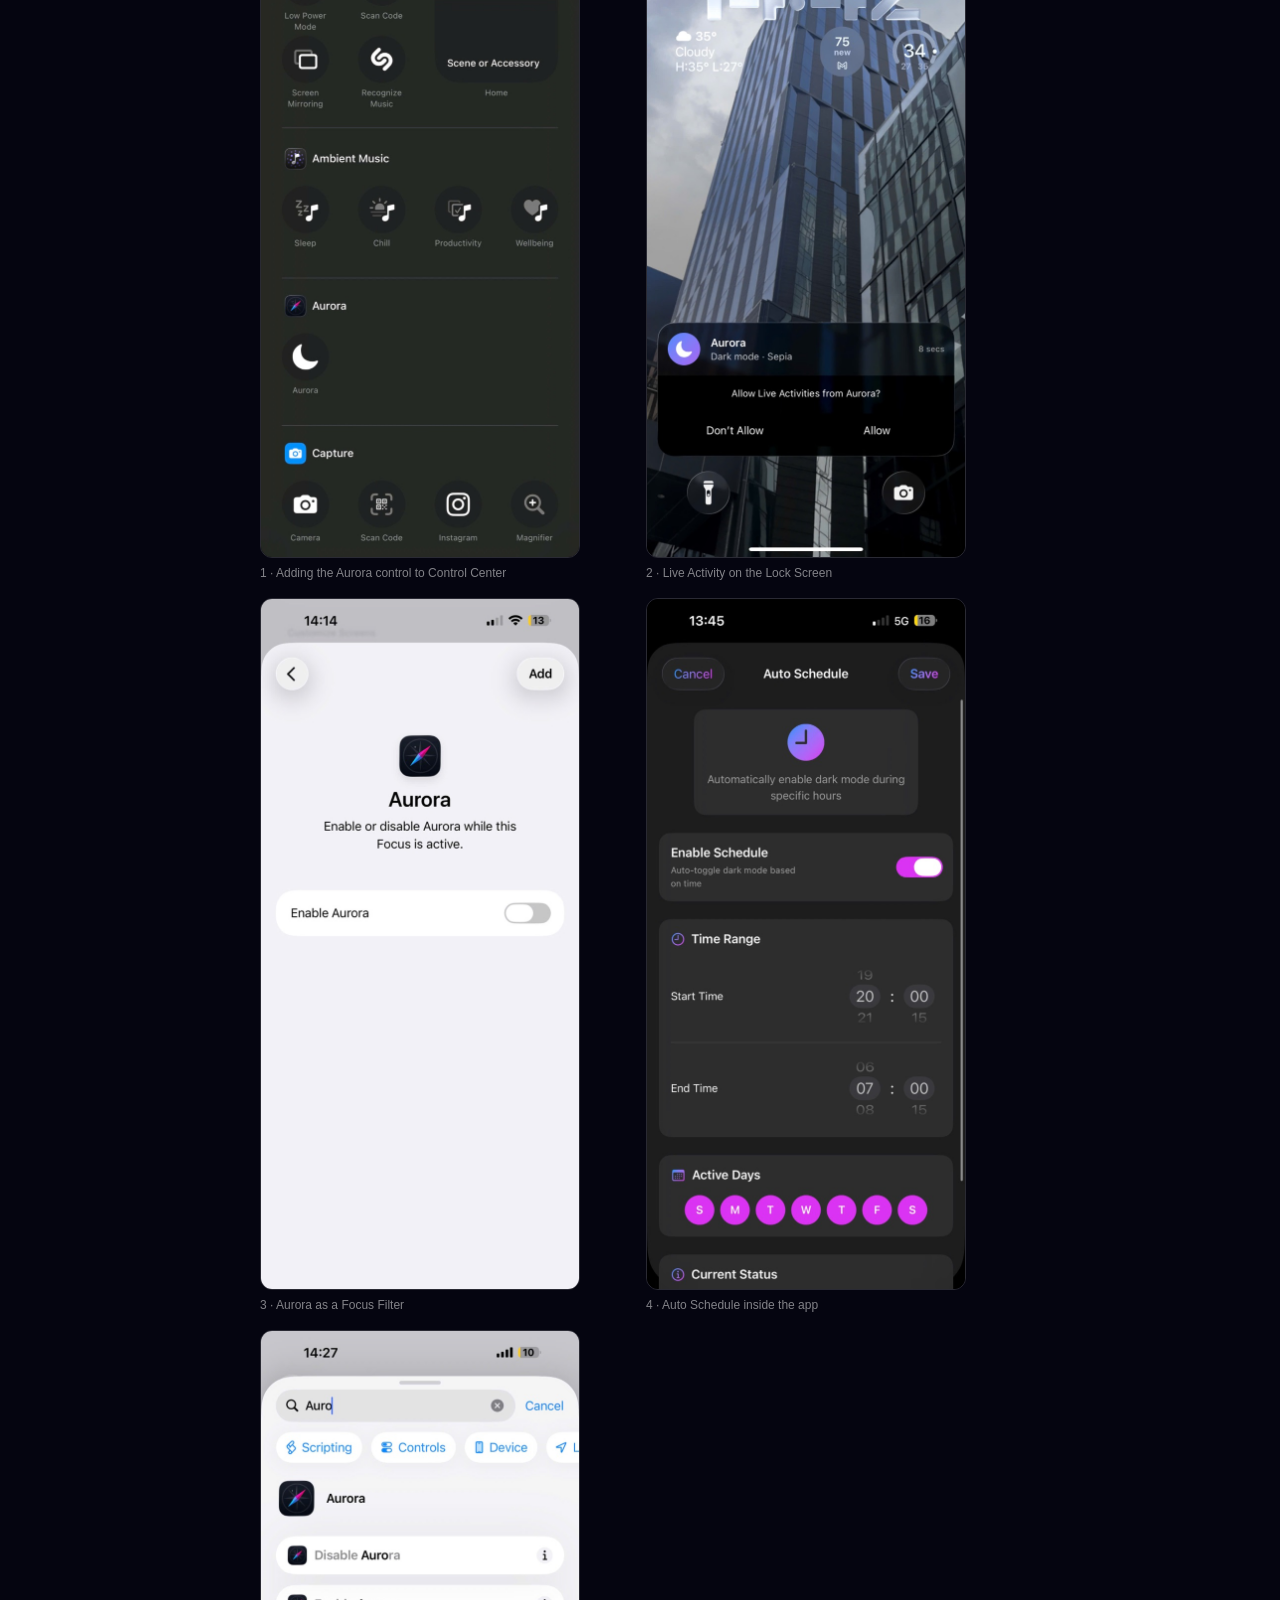
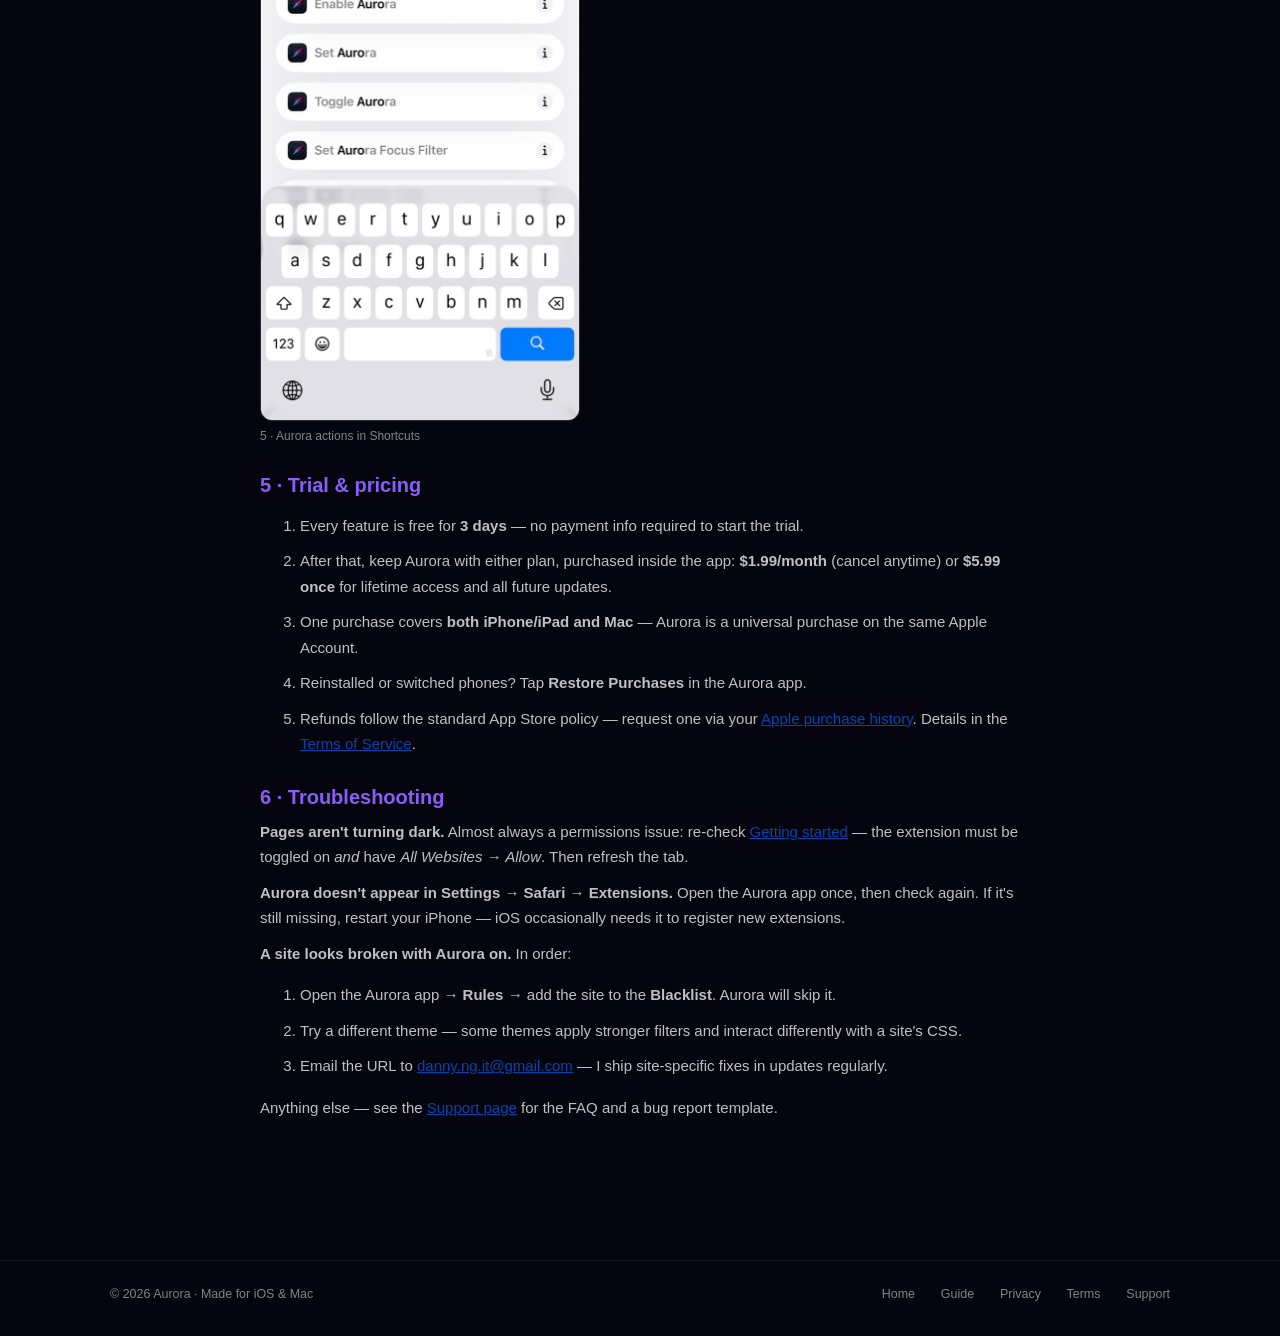
==== commit 6f62f40d: "fix bugs" ====
--- a/guide.html
+++ b/guide.html
@@ -230,7 +230,7 @@
             <li><strong>Blue Light Filter</strong> — warms the page from 0 to 100%. Set it in the Aurora app; higher values feel like a paper page under lamplight.</li>
             <li><strong>Image Dimming</strong> — tones down bright photos that would otherwise glare against a dark page. Adjustable per site, so photography sites can stay vivid while news sites stay calm.</li>
           </ol>
-          <div class="step-note">On a Mac, Aurora can also change the web font &amp; size on any site — see the <a href="#mac-fonts" class="wiki-link">macOS guide</a>.</div>
+          <div class="step-note">Aurora can also change the web font &amp; size on any site — on iOS it's the <strong>Font</strong> tab in the Safari extension; on Mac see the <a href="#mac-fonts" class="wiki-link">macOS guide</a>.</div>
         </section>
 
         <section id="controls" class="guide-section">
@@ -318,7 +318,7 @@
 
         <section id="mac-fonts" class="guide-section">
           <h2>2 · Your reading font, any site</h2>
-          <p>The Mac-exclusive power: Aurora can change the <strong>web font and text size on any website</strong>, on top of the theming engine.</p>
+          <p>Aurora can change the <strong>web font and text size on any website</strong>, on top of the theming engine — 14 typefaces on both iOS and Mac. Here's how it works on the Mac:</p>
           <ol>
             <li>Open the Aurora app on your Mac and go to the <strong>Fonts</strong> settings.</li>
             <li>Pick a font and size — every site you visit renders with your choice, from news sites to documentation.</li>
